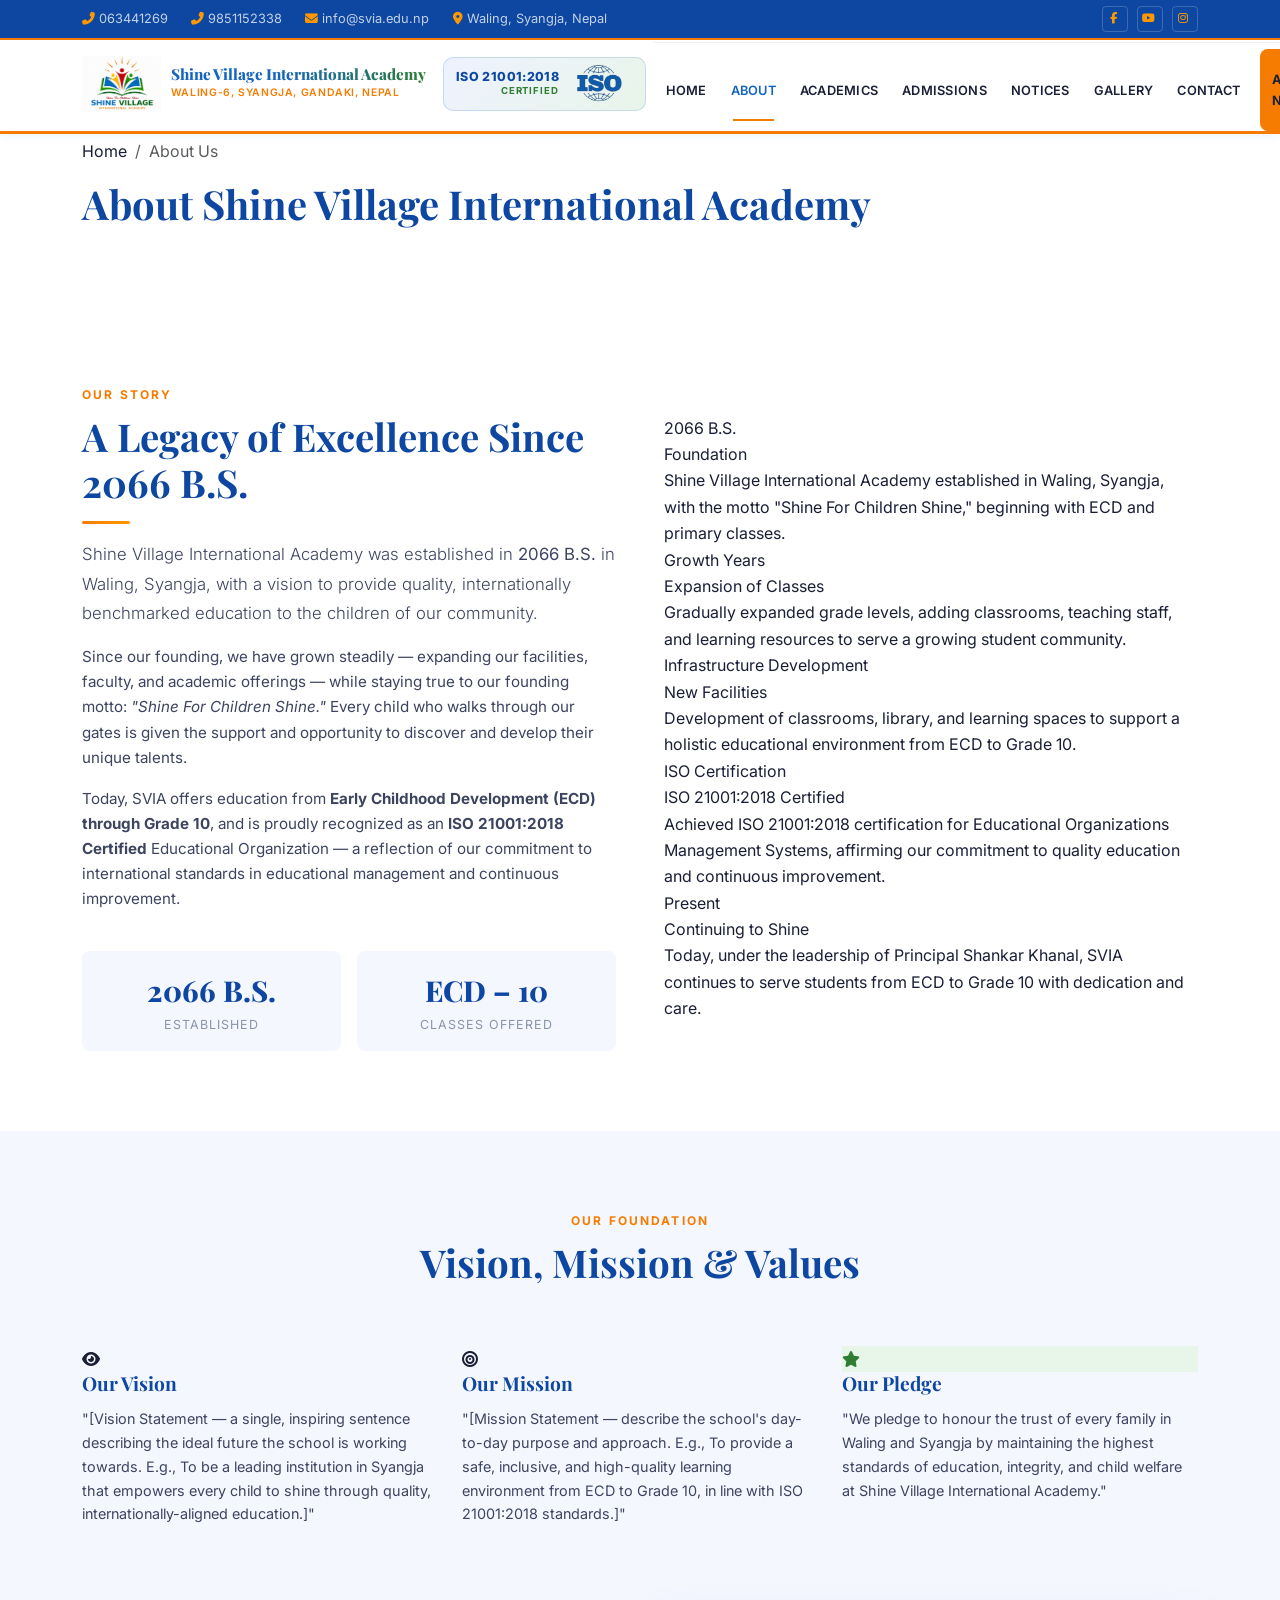
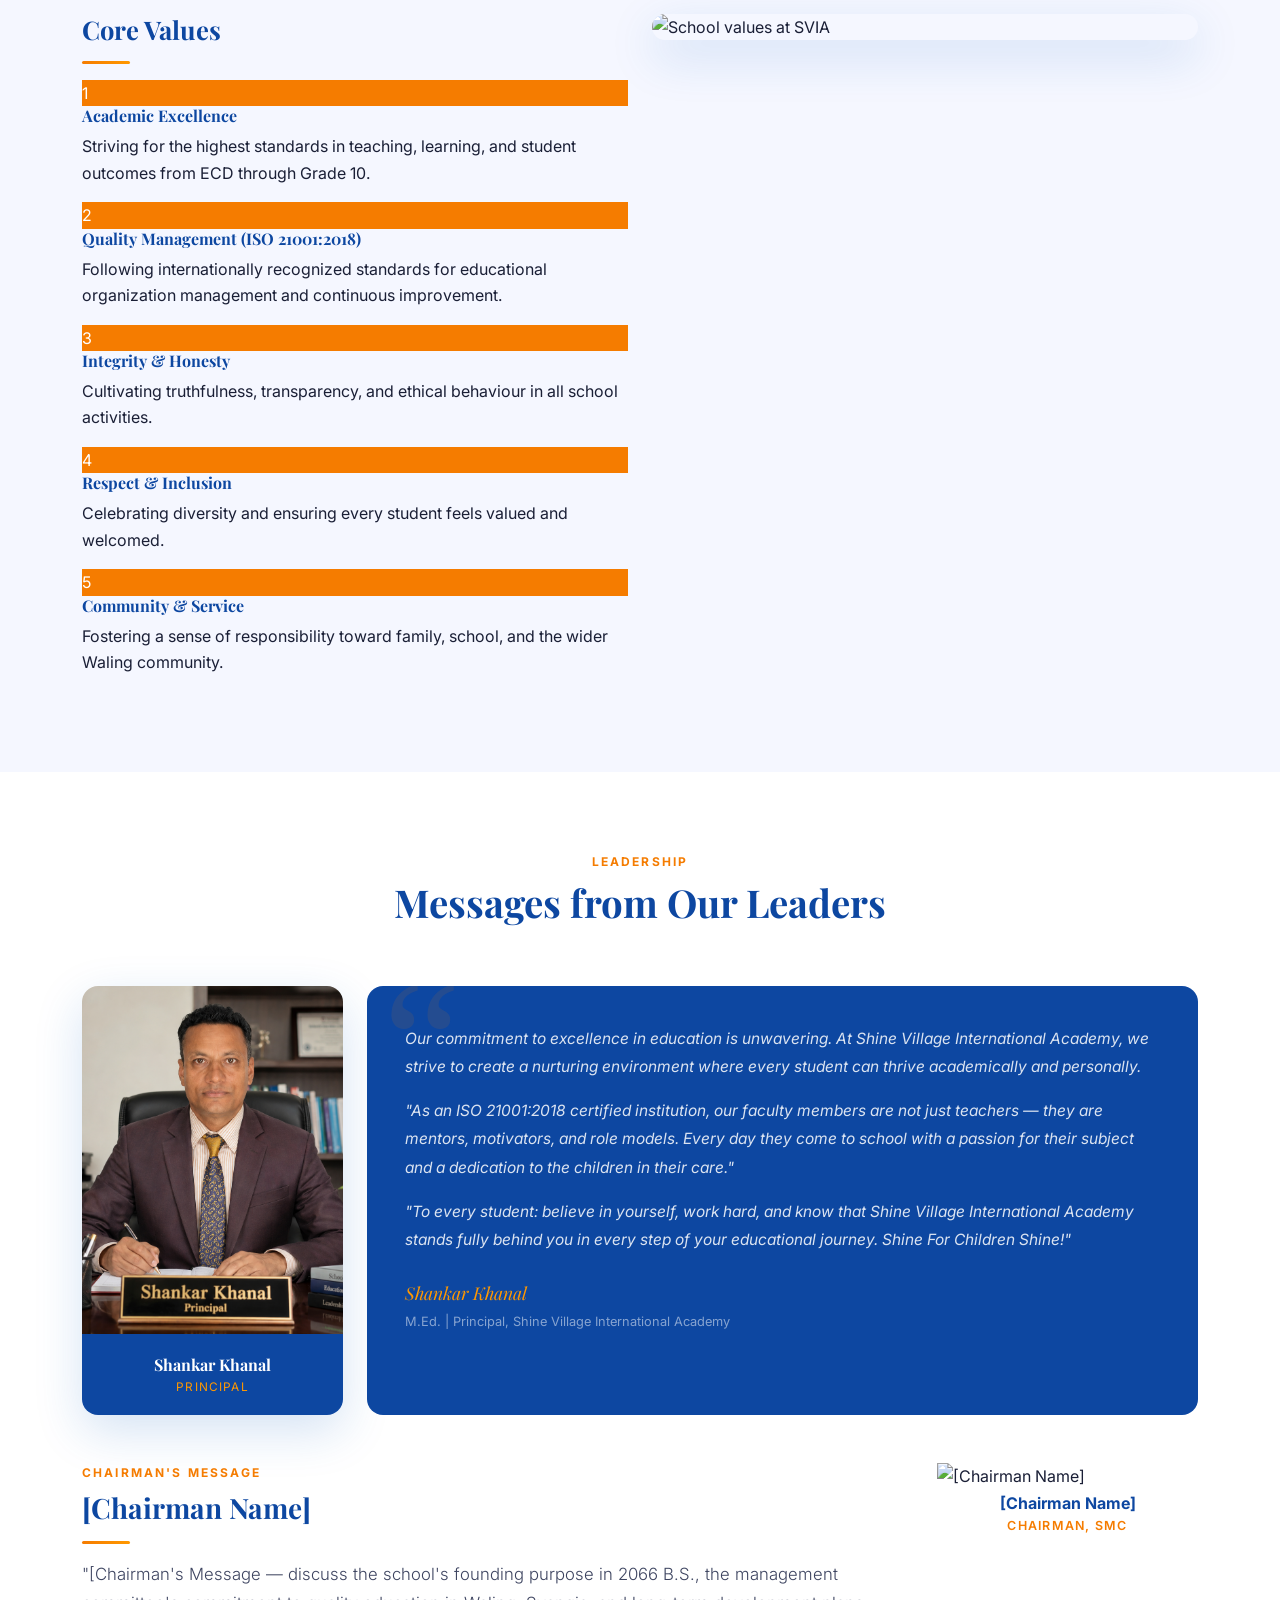
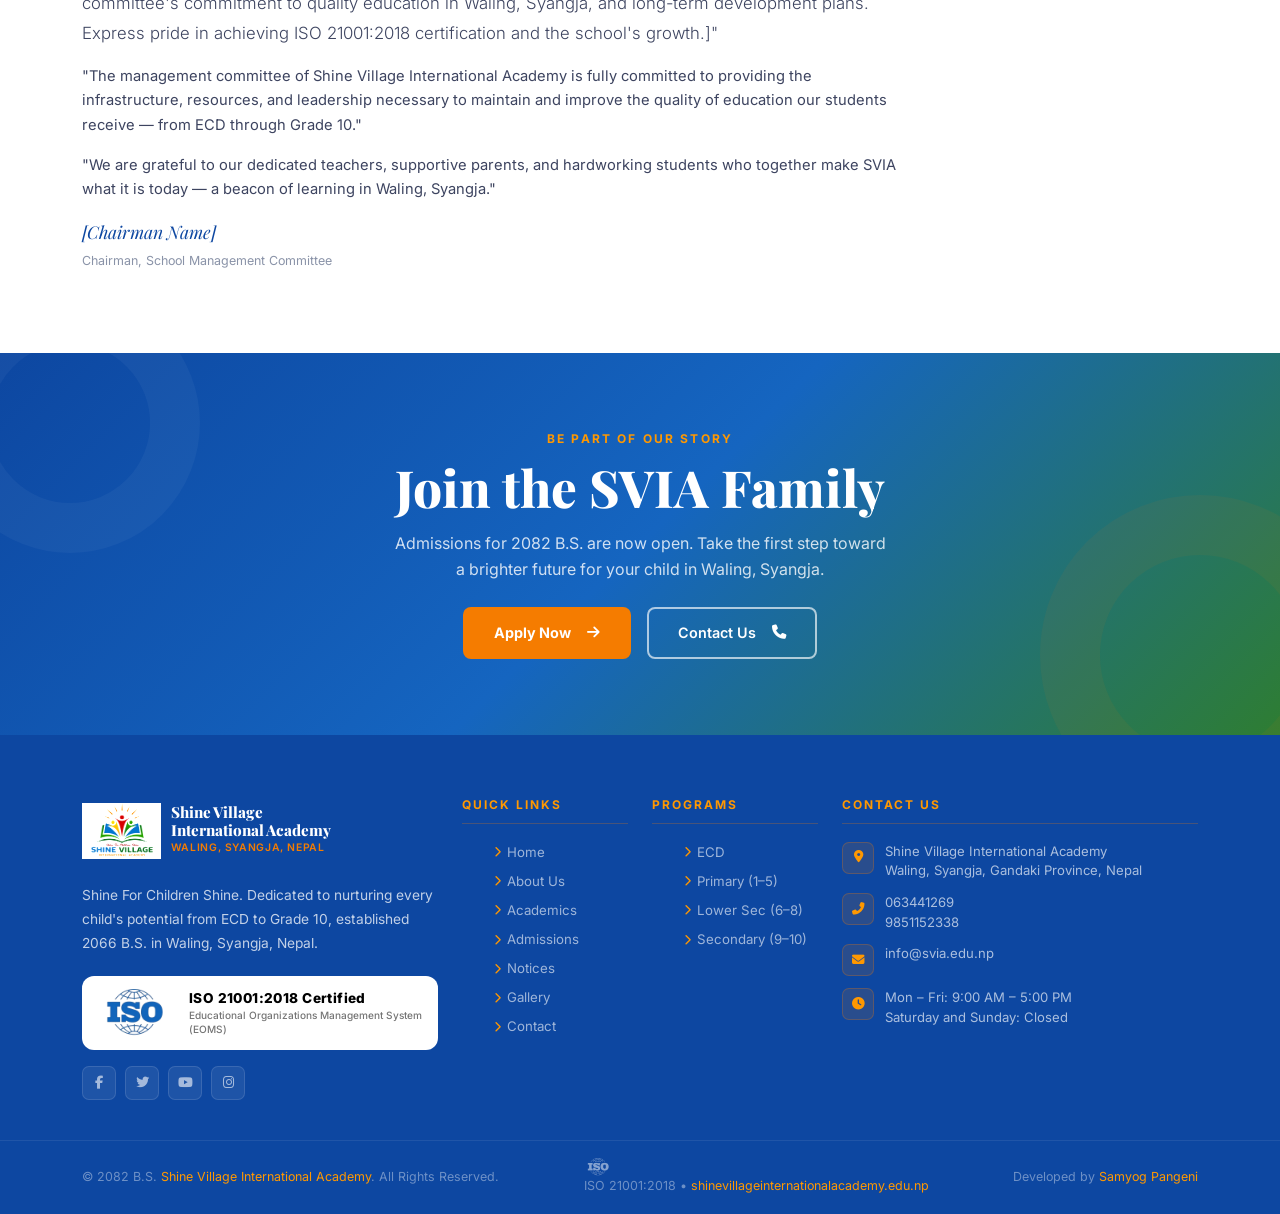
==== about.html @ eb278fb3 "Initial commit" ====
<!DOCTYPE html>
<html lang="en">
<head>
  <meta charset="UTF-8" /><meta name="viewport" content="width=device-width, initial-scale=1.0" />
  <title>About Us | Shine Village International Academy — Waling, Syangja</title>
  <meta name="description" content="Learn about Shine Village International Academy's history (Est. 2066 B.S.), vision, mission, and core values. Meet our Principal Shankar Khanal and Chairman." />
  <link rel="icon" type="image/png" href="assets/images/logo.png" />
  <link href="https://cdn.jsdelivr.net/npm/bootstrap@5.3.2/dist/css/bootstrap.min.css" rel="stylesheet" />
  <link href="https://cdnjs.cloudflare.com/ajax/libs/font-awesome/6.5.0/css/all.min.css" rel="stylesheet" />
  <link href="https://fonts.googleapis.com/css2?family=Playfair+Display:wght@600;700;800&family=Inter:wght@300;400;500;600;700&display=swap" rel="stylesheet" />
  <link rel="stylesheet" href="assets/css/style.css" />
</head>
<body>

<div id="site-header"></div>

<!-- ═══════════════════ PAGE HERO ═══════════════════ -->
<section class="page-hero">
  <div class="container">
    <nav aria-label="breadcrumb" class="breadcrumb-nav mb-3">
      <ol class="breadcrumb mb-0"><li class="breadcrumb-item"><a href="index.html">Home</a></li><li class="breadcrumb-item active">About Us</li></ol>
    </nav>
    <h1 class="page-hero-title">About <span>Shine Village International Academy</span></h1>
    <p class="mt-2" style="color:rgba(255,255,255,0.7);max-width:560px">Discover our story, our values, and the dedicated people who make SVIA a place of excellence and belonging in Waling, Syangja.</p>
  </div>
</section>

<!-- ═══════════════════ SCHOOL HISTORY ═══════════════════ -->
<section class="section-pad">
  <div class="container">
    <div class="row g-5 align-items-center">
      <div class="col-lg-6 reveal-left">
        <span class="section-eyebrow">Our Story</span>
        <h2 class="section-title">A Legacy of Excellence Since 2066 B.S.</h2>
        <div class="divider-orange"></div>
        <p class="lead mb-3">Shine Village International Academy was established in <strong>2066 B.S.</strong> in Waling, Syangja, with a vision to provide quality, internationally benchmarked education to the children of our community.</p>
        <p style="color:var(--dark-gray);font-size:0.95rem;margin-bottom:1rem">Since our founding, we have grown steadily — expanding our facilities, faculty, and academic offerings — while staying true to our founding motto: <em>"Shine For Children Shine."</em> Every child who walks through our gates is given the support and opportunity to discover and develop their unique talents.</p>
        <p style="color:var(--dark-gray);font-size:0.95rem">Today, SVIA offers education from <strong>Early Childhood Development (ECD) through Grade 10</strong>, and is proudly recognized as an <strong>ISO 21001:2018 Certified</strong> Educational Organization — a reflection of our commitment to international standards in educational management and continuous improvement.</p>
        <div class="row mt-4 g-3">
          <div class="col-6"><div style="background:var(--off-white);border-radius:var(--radius);padding:1rem;text-align:center"><div style="font-family:var(--font-display);font-size:1.8rem;font-weight:800;color:var(--blue-dark)">2066 B.S.</div><div style="font-size:0.78rem;color:var(--mid-gray);text-transform:uppercase;letter-spacing:0.08em">Established</div></div></div>
          <div class="col-6"><div style="background:var(--off-white);border-radius:var(--radius);padding:1rem;text-align:center"><div style="font-family:var(--font-display);font-size:1.8rem;font-weight:800;color:var(--blue-dark)">ECD – 10</div><div style="font-size:0.78rem;color:var(--mid-gray);text-transform:uppercase;letter-spacing:0.08em">Classes Offered</div></div></div>
        </div>
      </div>
      <div class="col-lg-6 reveal-right">
        <div class="school-timeline">
          <div class="timeline-item"><div class="timeline-dot"></div><div class="timeline-year">2066 B.S.</div><div class="timeline-heading">Foundation</div><div class="timeline-text">Shine Village International Academy established in Waling, Syangja, with the motto "Shine For Children Shine," beginning with ECD and primary classes.</div></div>
          <div class="timeline-item"><div class="timeline-dot"></div><div class="timeline-year">Growth Years</div><div class="timeline-heading">Expansion of Classes</div><div class="timeline-text">Gradually expanded grade levels, adding classrooms, teaching staff, and learning resources to serve a growing student community.</div></div>
          <div class="timeline-item"><div class="timeline-dot"></div><div class="timeline-year">Infrastructure Development</div><div class="timeline-heading">New Facilities</div><div class="timeline-text">Development of classrooms, library, and learning spaces to support a holistic educational environment from ECD to Grade 10.</div></div>
          <div class="timeline-item"><div class="timeline-dot"></div><div class="timeline-year">ISO Certification</div><div class="timeline-heading">ISO 21001:2018 Certified</div><div class="timeline-text">Achieved ISO 21001:2018 certification for Educational Organizations Management Systems, affirming our commitment to quality education and continuous improvement.</div></div>
          <div class="timeline-item"><div class="timeline-dot"></div><div class="timeline-year">Present</div><div class="timeline-heading">Continuing to Shine</div><div class="timeline-text">Today, under the leadership of Principal Shankar Khanal, SVIA continues to serve students from ECD to Grade 10 with dedication and care.</div></div>
        </div>
      </div>
    </div>
  </div>
</section>

<!-- ═══════════════════ VISION MISSION VALUES ═══════════════════ -->
<section class="section-pad section-bg-light">
  <div class="container">
    <div class="row justify-content-center mb-5"><div class="col-lg-6 text-center reveal"><span class="section-eyebrow">Our Foundation</span><h2 class="section-title">Vision, Mission &amp; Values</h2></div></div>
    <div class="row g-4">
      <div class="col-md-4 reveal">
        <div class="about-vision-card">
          <div class="about-vision-icon icon-blue"><i class="fas fa-eye"></i></div>
          <h4 style="font-size:1.2rem;margin-bottom:0.75rem">Our Vision</h4>
          <p style="font-size:0.9rem;color:var(--dark-gray)">"[Vision Statement — a single, inspiring sentence describing the ideal future the school is working towards. E.g., To be a leading institution in Syangja that empowers every child to shine through quality, internationally-aligned education.]"</p>
        </div>
      </div>
      <div class="col-md-4 reveal">
        <div class="about-vision-card">
          <div class="about-vision-icon icon-gold"><i class="fas fa-bullseye"></i></div>
          <h4 style="font-size:1.2rem;margin-bottom:0.75rem">Our Mission</h4>
          <p style="font-size:0.9rem;color:var(--dark-gray)">"[Mission Statement — describe the school's day-to-day purpose and approach. E.g., To provide a safe, inclusive, and high-quality learning environment from ECD to Grade 10, in line with ISO 21001:2018 standards.]"</p>
        </div>
      </div>
      <div class="col-md-4 reveal">
        <div class="about-vision-card">
          <div class="about-vision-icon icon-green" style="background:#E8F5E9;color:var(--green)"><i class="fas fa-star"></i></div>
          <h4 style="font-size:1.2rem;margin-bottom:0.75rem">Our Pledge</h4>
          <p style="font-size:0.9rem;color:var(--dark-gray)">"We pledge to honour the trust of every family in Waling and Syangja by maintaining the highest standards of education, integrity, and child welfare at Shine Village International Academy."</p>
        </div>
      </div>
    </div>
    <!-- Core Values -->
    <div class="row mt-5 g-4 align-items-start">
      <div class="col-lg-6 reveal-left">
        <h3 class="section-title" style="font-size:1.6rem">Core Values</h3>
        <div class="divider-orange"></div>
        <div class="value-item"><div class="value-num" style="background:var(--orange);color:#fff">1</div><div class="value-content"><h6>Academic Excellence</h6><p>Striving for the highest standards in teaching, learning, and student outcomes from ECD through Grade 10.</p></div></div>
        <div class="value-item"><div class="value-num" style="background:var(--orange);color:#fff">2</div><div class="value-content"><h6>Quality Management (ISO 21001:2018)</h6><p>Following internationally recognized standards for educational organization management and continuous improvement.</p></div></div>
        <div class="value-item"><div class="value-num" style="background:var(--orange);color:#fff">3</div><div class="value-content"><h6>Integrity &amp; Honesty</h6><p>Cultivating truthfulness, transparency, and ethical behaviour in all school activities.</p></div></div>
        <div class="value-item"><div class="value-num" style="background:var(--orange);color:#fff">4</div><div class="value-content"><h6>Respect &amp; Inclusion</h6><p>Celebrating diversity and ensuring every student feels valued and welcomed.</p></div></div>
        <div class="value-item"><div class="value-num" style="background:var(--orange);color:#fff">5</div><div class="value-content"><h6>Community &amp; Service</h6><p>Fostering a sense of responsibility toward family, school, and the wider Waling community.</p></div></div>
      </div>
      <div class="col-lg-6 reveal-right">
        <img src="https://picsum.photos/600/450?random=80" alt="School values at SVIA" style="border-radius:var(--radius-lg);width:100%;box-shadow:var(--shadow-lg)" />
      </div>
    </div>
  </div>
</section>

<!-- ═══════════════════ PRINCIPAL & CHAIRMAN MESSAGES ═══════════════════ -->
<section class="section-pad">
  <div class="container">
    <div class="row justify-content-center mb-5"><div class="col-lg-6 text-center reveal"><span class="section-eyebrow">Leadership</span><h2 class="section-title">Messages from Our Leaders</h2></div></div>
    <!-- Principal -->
    <div class="row g-4 align-items-stretch mb-5">
      <div class="col-lg-3 col-md-4 reveal-left">
        <div class="principal-card">
          <img src="assets/images/principal.png" alt="Shankar Khanal - Principal" class="principal-img" />
          <div class="principal-info"><div class="name">Shankar Khanal</div><div class="title">Principal</div></div>
        </div>
      </div>
      <div class="col-lg-9 col-md-8 reveal-right">
        <div class="principal-quote">
          <p class="mb-3">Our commitment to excellence in education is unwavering. At Shine Village International Academy, we strive to create a nurturing environment where every student can thrive academically and personally.</p>
          <p class="mb-3">"As an ISO 21001:2018 certified institution, our faculty members are not just teachers — they are mentors, motivators, and role models. Every day they come to school with a passion for their subject and a dedication to the children in their care."</p>
          <p class="mb-4">"To every student: believe in yourself, work hard, and know that Shine Village International Academy stands fully behind you in every step of your educational journey. Shine For Children Shine!"</p>
          <div class="principal-signature">Shankar Khanal</div>
          <small style="color:rgba(255,255,255,0.5);font-size:0.8rem">M.Ed. | Principal, Shine Village International Academy</small>
        </div>
      </div>
    </div>
    <!-- Chairman -->
    <div class="row g-4 align-items-stretch">
      <div class="col-lg-9 col-md-8 order-2 order-md-1 reveal-left">
        <div class="chairman-card">
          <div class="chairman-body">
            <span class="section-eyebrow">Chairman's Message</span>
            <h3 style="font-family:var(--font-display);color:var(--blue-dark);margin-bottom:1rem">[Chairman Name]</h3>
            <div class="divider-orange"></div>
            <p class="lead mb-3">"[Chairman's Message — discuss the school's founding purpose in 2066 B.S., the management committee's commitment to quality education in Waling, Syangja, and long-term development plans. Express pride in achieving ISO 21001:2018 certification and the school's growth.]"</p>
            <p style="color:var(--dark-gray);font-size:0.92rem;margin-bottom:1rem">"The management committee of Shine Village International Academy is fully committed to providing the infrastructure, resources, and leadership necessary to maintain and improve the quality of education our students receive — from ECD through Grade 10."</p>
            <p style="color:var(--dark-gray);font-size:0.92rem">"We are grateful to our dedicated teachers, supportive parents, and hardworking students who together make SVIA what it is today — a beacon of learning in Waling, Syangja."</p>
            <div class="mt-3" style="font-family:var(--font-display);color:var(--blue-dark);font-style:italic;font-size:1.1rem">[Chairman Name]</div>
            <small style="color:var(--mid-gray);font-size:0.78rem">Chairman, School Management Committee</small>
          </div>
        </div>
      </div>
      <div class="col-lg-3 col-md-4 order-1 order-md-2 reveal-right">
        <div class="chairman-card">
          <img src="https://picsum.photos/300/350?random=85" alt="[Chairman Name]" class="chairman-img" />
          <div class="chairman-body text-center">
            <div style="font-weight:700;color:var(--blue-dark)">[Chairman Name]</div>
            <div style="font-size:0.78rem;color:var(--orange);font-weight:600;text-transform:uppercase;letter-spacing:0.1em">Chairman, SMC</div>
          </div>
        </div>
      </div>
    </div>
  </div>
</section>

<!-- ═══════════════════ CTA ═══════════════════ -->
<section class="cta-section">
  <div class="container text-center reveal">
    <span class="section-eyebrow" style="color:var(--orange-light)">Be Part of Our Story</span>
    <h2 style="font-size:clamp(2rem,4vw,3.5rem);color:#fff;font-weight:800;margin-bottom:.75rem">Join the SVIA Family</h2>
    <p class="mb-4" style="color:rgba(255,255,255,0.8);max-width:500px;margin:0 auto 2rem">Admissions for 2082 B.S. are now open. Take the first step toward a brighter future for your child in Waling, Syangja.</p>
    <div class="d-flex gap-3 justify-content-center flex-wrap">
      <a href="admissions.html" class="btn-orange">Apply Now <i class="fas fa-arrow-right ms-2"></i></a>
      <a href="contact.html" class="btn-outline-white">Contact Us <i class="fas fa-phone ms-2"></i></a>
    </div>
  </div>
</section>

<div id="site-footer"></div>

<button class="back-to-top" aria-label="Back to top"><i class="fas fa-chevron-up"></i></button>
<script src="https://cdn.jsdelivr.net/npm/bootstrap@5.3.2/dist/js/bootstrap.bundle.min.js"></script>
<script src="assets/js/contact-info.js"></script>
<script src="assets/js/include.js"></script>
<script src="assets/js/script.js"></script>
</body>
</html>
---- assets/css/style.css ----
/* ============================================================
   SHINE VILLAGE INTERNATIONAL ACADEMY — style.css
   Blue: #1565C0 | Green: #2E7D32 | Orange: #F57C00 | Red: #C62828
   ============================================================ */

@import url('https://fonts.googleapis.com/css2?family=Playfair+Display:wght@600;700;800&family=Inter:wght@300;400;500;600;700&display=swap');

:root {
  --blue:        #1565C0;
  --blue-dark:   #0D47A1;
  --blue-light:  #1976D2;
  --green:       #2E7D32;
  --green-light: #388E3C;
  --orange:      #F57C00;
  --orange-light:#FF9800;
  --red:         #C62828;
  --white:       #FFFFFF;
  --off-white:   #F5F7FF;
  --light-gray:  #EEF1F8;
  --mid-gray:    #8A93A8;
  --dark-gray:   #3D4460;
  --text:        #1A1F36;
  --font-display:'Playfair Display', Georgia, serif;
  --font-body:   'Inter', system-ui, sans-serif;
  --radius:      8px;
  --radius-lg:   16px;
  --shadow-sm:   0 2px 8px rgba(21,101,192,0.08);
  --shadow-md:   0 6px 24px rgba(21,101,192,0.13);
  --shadow-lg:   0 16px 48px rgba(21,101,192,0.18);
  --transition:  all 0.3s cubic-bezier(0.4,0,0.2,1);
}

*,*::before,*::after{box-sizing:border-box;margin:0;padding:0;}
html{scroll-behavior:smooth;font-size:16px;}
body{font-family:var(--font-body);color:var(--text);background:var(--white);line-height:1.65;overflow-x:hidden;}
img{max-width:100%;height:auto;display:block;}
a{color:inherit;text-decoration:none;transition:var(--transition);}
ul{list-style:none;}
h1,h2,h3,h4,h5,h6{font-family:var(--font-display);color:var(--blue-dark);line-height:1.2;font-weight:700;}

/* ── Typography helpers ── */
.section-eyebrow{font-family:var(--font-body);font-size:0.75rem;font-weight:700;letter-spacing:0.18em;text-transform:uppercase;color:var(--orange);display:block;margin-bottom:.5rem;}
.section-title{font-family:var(--font-display);font-size:clamp(1.6rem,3vw,2.4rem);color:var(--blue-dark);font-weight:700;margin-bottom:.8rem;}
.section-subtitle{font-size:.95rem;color:var(--mid-gray);max-width:560px;margin:0 auto 3rem;}
.lead{font-size:1.05rem;line-height:1.75;color:var(--dark-gray);}
.section-pad{padding:80px 0;}
.section-pad-sm{padding:48px 0;}
.section-bg-light{background:var(--off-white);}
.divider-orange{display:block;width:48px;height:3px;background:linear-gradient(90deg,var(--orange),var(--orange-light));border-radius:2px;margin:1rem 0;}
.divider-orange.center{margin:1rem auto;}
.text-orange{color:var(--orange)!important;}
.text-blue{color:var(--blue)!important;}
.text-green{color:var(--green)!important;}

/* ── Buttons ── */
.btn-orange{background:var(--orange);color:#fff;font-weight:700;font-size:.9rem;padding:.75rem 1.8rem;border-radius:var(--radius);border:2px solid var(--orange);transition:var(--transition);display:inline-flex;align-items:center;gap:8px;}
.btn-orange:hover{background:#E65100;border-color:#E65100;color:#fff;transform:translateY(-2px);box-shadow:0 8px 20px rgba(245,124,0,.35);}
.btn-blue{background:var(--blue);color:#fff;font-weight:700;font-size:.9rem;padding:.75rem 1.8rem;border-radius:var(--radius);border:2px solid var(--blue);transition:var(--transition);display:inline-flex;align-items:center;gap:8px;}
.btn-blue:hover{background:var(--blue-dark);border-color:var(--blue-dark);transform:translateY(-2px);box-shadow:var(--shadow-md);}
.btn-outline-white{background:transparent;color:#fff;font-weight:600;font-size:.9rem;padding:.75rem 1.8rem;border-radius:var(--radius);border:2px solid rgba(255,255,255,.65);transition:var(--transition);display:inline-flex;align-items:center;gap:8px;}
.btn-outline-white:hover{background:rgba(255,255,255,.12);border-color:#fff;color:#fff;}
.btn-outline-blue{background:transparent;color:var(--blue);font-weight:600;font-size:.9rem;padding:.65rem 1.4rem;border-radius:var(--radius);border:2px solid var(--blue);transition:var(--transition);display:inline-flex;align-items:center;gap:8px;}
.btn-outline-blue:hover{background:var(--blue);color:#fff;}

/* ══════════════════════════════════════
   TOP BAR
══════════════════════════════════════ */
.top-bar{background:var(--blue-dark);color:rgba(255,255,255,.75);font-size:.8rem;padding:6px 0;border-bottom:2px solid var(--orange);}
.top-bar a{color:rgba(255,255,255,.75);}
.top-bar a:hover{color:var(--orange-light);}
.top-bar i{color:var(--orange-light);margin-right:4px;}
.top-bar-contact span{margin-right:1.2rem;}
.top-bar-social a{display:inline-flex;align-items:center;justify-content:center;width:26px;height:26px;border:1px solid rgba(255,255,255,.2);border-radius:4px;margin-left:5px;font-size:.72rem;color:rgba(255,255,255,.7);}
.top-bar-social a:hover{background:var(--orange);border-color:var(--orange);color:#fff;}

/* ══════════════════════════════════════
   NAVBAR
══════════════════════════════════════ */
/* Fixed navbar — stays on top while scrolling */
.top-bar{position:fixed!important;top:0;left:0;right:0;z-index:1031;}
.main-navbar{position:fixed!important;top:36px!important;left:0;right:0;z-index:1030;background:#fff!important;box-shadow:var(--shadow-sm);padding:0!important;transition:var(--transition);border-bottom:3px solid var(--orange);}
.main-navbar.scrolled{box-shadow:var(--shadow-lg);}
@keyframes slideDown{from{transform:translateY(-100%)}to{transform:translateY(0)}}

/* Logo */
.navbar-brand-wrap{display:flex;align-items:center;gap:10px;padding:8px 0;}
.brand-logo-img{height:56px;width:auto;}
.brand-text-name{font-family:var(--font-display);font-size:1rem;font-weight:800;line-height:1.1;background:linear-gradient(90deg,var(--blue) 40%,var(--green));-webkit-background-clip:text;-webkit-text-fill-color:transparent;background-clip:text;}
.brand-text-sub{font-size:.65rem;color:var(--orange);letter-spacing:.1em;text-transform:uppercase;font-weight:700;}
.brand-iso{display:inline-flex;align-items:center;gap:3px;background:var(--off-white);border:1px solid var(--light-gray);border-radius:4px;padding:1px 6px;font-size:.6rem;font-weight:700;color:var(--blue-dark);margin-top:2px;}
.brand-iso i{color:var(--green);font-size:.6rem;}

/* Nav links */
.main-navbar .nav-link{font-family:var(--font-body);font-weight:600;font-size:.8rem;color:var(--text)!important;padding:1.25rem .75rem!important;position:relative;letter-spacing:.02em;text-transform:uppercase;}
.main-navbar .nav-link::after{content:'';position:absolute;bottom:0;left:.9rem;right:.9rem;height:2px;background:var(--orange);transform:scaleX(0);transition:transform .3s ease;}
.main-navbar .nav-link:hover::after,.main-navbar .nav-link.active::after{transform:scaleX(1);}
.main-navbar .nav-link:hover,.main-navbar .nav-link.active{color:var(--blue)!important;}
.btn-nav-admit{background:var(--orange)!important;color:#fff!important;border-radius:var(--radius)!important;padding:.48rem 1.2rem!important;font-weight:700!important;font-size:.8rem!important;margin-left:.5rem;}
.btn-nav-admit:hover{background:#E65100!important;}
.btn-nav-admit::after{display:none!important;}
.navbar-toggler{border:none;padding:6px;}
.navbar-toggler:focus{box-shadow:none;}
.hamburger-icon{display:flex;flex-direction:column;gap:5px;width:24px;}
.hamburger-icon span{display:block;height:2px;background:var(--blue);border-radius:2px;transition:var(--transition);}
.main-navbar .dropdown-menu{border:none;box-shadow:var(--shadow-md);border-radius:var(--radius);border-top:3px solid var(--orange);margin-top:0;min-width:200px;}
.main-navbar .dropdown-item{font-size:.84rem;font-weight:500;padding:.5rem 1.2rem;color:var(--text);}
.main-navbar .dropdown-item:hover{background:var(--off-white);color:var(--blue);padding-left:1.5rem;}

/* ══════════════════════════════════════
   HERO SLIDER
══════════════════════════════════════ */
.hero-section{position:relative;overflow:hidden;height:88vh;min-height:540px;max-height:780px;}
.hero-slide{position:absolute;inset:0;opacity:0;transition:opacity 1s ease;pointer-events:none;}
.hero-slide.active{opacity:1;pointer-events:all;}
.hero-slide img{width:100%;height:100%;object-fit:cover;}
.hero-overlay{position:absolute;inset:0;background:linear-gradient(110deg,rgba(13,71,161,.85) 0%,rgba(21,101,192,.55) 50%,rgba(13,71,161,.25) 100%);}
.hero-content{position:absolute;inset:0;display:flex;align-items:center;}
.hero-badge{display:inline-flex;align-items:center;gap:8px;background:rgba(245,124,0,.18);border:1px solid rgba(245,124,0,.5);color:#FFD54F;font-size:.74rem;font-weight:700;letter-spacing:.14em;text-transform:uppercase;padding:5px 16px;border-radius:30px;margin-bottom:1.1rem;}
.hero-title{font-family:var(--font-display);font-size:clamp(2rem,5vw,3.8rem);font-weight:800;color:#fff;line-height:1.08;margin-bottom:.9rem;}
.hero-title span{color:var(--orange-light);}
.hero-desc{font-size:1rem;color:rgba(255,255,255,.83);max-width:520px;margin-bottom:1.8rem;}
.hero-btn-group{display:flex;gap:12px;flex-wrap:wrap;}
.hero-iso-badge{display:inline-flex;align-items:center;gap:8px;background:rgba(255,255,255,.1);border:1px solid rgba(255,255,255,.25);backdrop-filter:blur(4px);border-radius:8px;padding:8px 14px;margin-top:1.5rem;}
.hero-iso-badge img{height:32px;filter:brightness(10);}
.hero-iso-badge span{font-size:.72rem;color:rgba(255,255,255,.85);line-height:1.3;}
.hero-iso-badge strong{display:block;color:#fff;font-size:.78rem;}

/* Hero controls */
.hero-controls{position:absolute;bottom:24px;left:0;right:0;z-index:10;}
.hero-dots{display:flex;gap:8px;}
.hero-dot{width:8px;height:8px;background:rgba(255,255,255,.4);border-radius:50%;cursor:pointer;transition:var(--transition);border:none;}
.hero-dot.active{background:var(--orange);width:24px;border-radius:4px;}
.hero-arrows{display:flex;gap:8px;}
.hero-arrow{width:42px;height:42px;background:rgba(255,255,255,.15);border:1px solid rgba(255,255,255,.35);border-radius:50%;color:#fff;font-size:.9rem;cursor:pointer;transition:var(--transition);display:flex;align-items:center;justify-content:center;backdrop-filter:blur(4px);}
.hero-arrow:hover{background:var(--orange);border-color:var(--orange);}

/* ══════════════════════════════════════
   NOTICE TICKER
══════════════════════════════════════ */
.notice-ticker{background:var(--blue-dark);padding:9px 0;overflow:hidden;}
.ticker-label{background:var(--orange);color:#fff;font-weight:700;font-size:.74rem;text-transform:uppercase;padding:3px 12px;border-radius:4px;white-space:nowrap;margin-right:1.2rem;letter-spacing:.08em;}
.ticker-track{overflow:hidden;flex:1;}
.ticker-inner{display:flex;gap:3rem;animation:ticker 40s linear infinite;white-space:nowrap;}
.ticker-item{color:rgba(255,255,255,.8);font-size:.82rem;display:flex;align-items:center;gap:7px;}
.ticker-item i{color:var(--orange-light);font-size:.65rem;}
@keyframes ticker{0%{transform:translateX(0)}100%{transform:translateX(-50%)}}

/* ══════════════════════════════════════
   WELCOME / ABOUT STRIP
══════════════════════════════════════ */
.welcome-img-wrap{position:relative;padding:0 0 2rem 2rem;}
.welcome-img-main{border-radius:var(--radius-lg);box-shadow:var(--shadow-lg);width:100%;aspect-ratio:4/3;object-fit:cover;}
.welcome-img-badge{position:absolute;bottom:0;left:0;background:var(--orange);color:#fff;padding:1.1rem 1.5rem;border-radius:var(--radius-lg);text-align:center;box-shadow:var(--shadow-md);}
.welcome-img-badge .badge-num{font-family:var(--font-display);font-size:2rem;font-weight:800;line-height:1;}
.welcome-img-badge .badge-text{font-size:.74rem;font-weight:700;letter-spacing:.05em;}
.welcome-check{display:flex;gap:10px;margin-bottom:.7rem;font-size:.92rem;}
.welcome-check i{color:var(--green);margin-top:3px;flex-shrink:0;}
.iso-strip{display:inline-flex;align-items:center;gap:10px;background:var(--off-white);border:1px solid var(--light-gray);border-radius:var(--radius);padding:.65rem 1.1rem;margin-top:1rem;}
.iso-strip img{height:36px;}
.iso-strip span{font-size:.78rem;font-weight:700;color:var(--blue-dark);line-height:1.3;}
.iso-strip small{color:var(--mid-gray);font-size:.68rem;display:block;}

/* ══════════════════════════════════════
   STATISTICS
══════════════════════════════════════ */
.stats-section{background:linear-gradient(135deg,var(--blue-dark) 0%,var(--blue) 60%,var(--blue-light) 100%);padding:60px 0;position:relative;overflow:hidden;}
.stats-section::before{content:'';position:absolute;inset:0;background:url("data:image/svg+xml,<svg xmlns='http://www.w3.org/2000/svg' viewBox='0 0 80 80'><circle cx='40' cy='40' r='35' fill='none' stroke='rgba(255,255,255,0.04)' stroke-width='2'/></svg>") repeat;background-size:80px;}
.stat-card{text-align:center;padding:1.8rem 1rem;position:relative;}
.stat-card::after{content:'';position:absolute;right:0;top:25%;bottom:25%;width:1px;background:rgba(255,255,255,.12);}
.stat-card:last-child::after{display:none;}
.stat-icon{width:54px;height:54px;background:rgba(255,255,255,.1);border:1px solid rgba(255,255,255,.2);border-radius:12px;display:flex;align-items:center;justify-content:center;margin:0 auto .9rem;font-size:1.4rem;color:var(--orange-light);}
.stat-num{font-family:var(--font-display);font-size:clamp(1.8rem,4vw,2.8rem);font-weight:800;color:#fff;line-height:1;margin-bottom:.3rem;}
.stat-num span{color:var(--orange-light);}
.stat-label{font-size:.8rem;color:rgba(255,255,255,.6);letter-spacing:.08em;text-transform:uppercase;font-weight:500;}

/* ══════════════════════════════════════
   PRINCIPAL MESSAGE
══════════════════════════════════════ */
.principal-card{background:#fff;border-radius:var(--radius-lg);overflow:hidden;box-shadow:var(--shadow-lg);}
.principal-img{width:100%;aspect-ratio:3/4;object-fit:cover;object-position:top;}
.principal-info{background:var(--blue-dark);color:#fff;padding:1.1rem 1.3rem;text-align:center;}
.principal-info .name{font-family:var(--font-display);font-size:1rem;font-weight:700;}
.principal-info .title{font-size:.74rem;color:var(--orange-light);letter-spacing:.1em;text-transform:uppercase;}
.principal-quote{background:var(--blue-dark);border-radius:var(--radius-lg);padding:2.4rem;position:relative;overflow:hidden;height:100%;}
.principal-quote::before{content:'\201C';font-family:Georgia,serif;font-size:11rem;color:rgba(245,124,0,.1);position:absolute;top:-2rem;left:1rem;line-height:1;}
.principal-quote p{color:rgba(255,255,255,.85);font-size:.97rem;line-height:1.82;font-style:italic;}
.principal-signature{color:var(--orange-light);font-family:var(--font-display);font-size:1.1rem;font-style:italic;margin-top:1.2rem;}

/* ══════════════════════════════════════
   PROGRAM CARDS
══════════════════════════════════════ */
.program-card{background:#fff;border-radius:var(--radius-lg);padding:1.8rem 1.5rem;box-shadow:var(--shadow-sm);border:1px solid var(--light-gray);transition:var(--transition);height:100%;display:flex;flex-direction:column;position:relative;overflow:hidden;}
.program-card::before{content:'';position:absolute;bottom:0;left:0;right:0;height:4px;background:linear-gradient(90deg,var(--blue),var(--green));transform:scaleX(0);transition:transform .35s ease;transform-origin:left;}
.program-card:hover{transform:translateY(-6px);box-shadow:var(--shadow-lg);border-color:transparent;}
.program-card:hover::before{transform:scaleX(1);}
.program-icon{width:58px;height:58px;background:var(--off-white);border-radius:14px;display:flex;align-items:center;justify-content:center;font-size:1.5rem;color:var(--blue);margin-bottom:1.1rem;transition:var(--transition);}
.program-card:hover .program-icon{background:var(--blue);color:var(--orange-light);}
.program-card h5{font-size:1rem;font-weight:700;margin-bottom:.45rem;}
.program-card p{font-size:.85rem;color:var(--mid-gray);flex:1;}
.program-grades{display:inline-flex;align-items:center;gap:6px;background:var(--off-white);color:var(--blue-dark);font-size:.72rem;font-weight:700;padding:3px 10px;border-radius:20px;margin-top:.9rem;}

/* ══════════════════════════════════════
   NOTICE BOARD
══════════════════════════════════════ */
.notice-board{background:#fff;border-radius:var(--radius-lg);box-shadow:var(--shadow-md);overflow:hidden;height:100%;}
.notice-header{background:var(--blue-dark);padding:.9rem 1.3rem;display:flex;justify-content:space-between;align-items:center;}
.notice-header h5{color:#fff;font-size:.92rem;margin:0;}
.notice-header a{color:var(--orange-light);font-size:.76rem;font-weight:600;}
.notice-list{padding:.4rem;}
.notice-item{display:flex;gap:11px;align-items:flex-start;padding:.8rem .85rem;border-bottom:1px solid var(--light-gray);transition:var(--transition);cursor:pointer;border-radius:var(--radius);}
.notice-item:last-child{border-bottom:none;}
.notice-item:hover{background:var(--off-white);}
.notice-date-box{min-width:46px;background:var(--light-gray);border-radius:7px;text-align:center;padding:5px 7px;}
.notice-date-box .nday{font-weight:800;font-size:1.05rem;color:var(--blue-dark);line-height:1;}
.notice-date-box .nmon{font-size:.62rem;text-transform:uppercase;color:var(--mid-gray);font-weight:600;letter-spacing:.07em;}
.notice-item-new .notice-date-box{background:var(--orange);}
.notice-item-new .notice-date-box .nday,.notice-item-new .notice-date-box .nmon{color:#fff;}
.notice-title{font-size:.83rem;font-weight:600;color:var(--blue-dark);line-height:1.3;margin-bottom:2px;}
.notice-cat{font-size:.68rem;font-weight:600;letter-spacing:.06em;text-transform:uppercase;color:var(--mid-gray);}
.notice-new-badge{font-size:.58rem;font-weight:700;background:#E8F5E9;color:#2E7D32;padding:2px 7px;border-radius:10px;text-transform:uppercase;letter-spacing:.06em;align-self:flex-start;margin-top:2px;}

/* ══════════════════════════════════════
   EVENT CARDS
══════════════════════════════════════ */
.event-card{display:flex;gap:.9rem;padding:.95rem;border-radius:var(--radius);background:#fff;box-shadow:var(--shadow-sm);border:1px solid var(--light-gray);transition:var(--transition);margin-bottom:.9rem;}
.event-card:last-child{margin-bottom:0;}
.event-card:hover{box-shadow:var(--shadow-md);transform:translateX(4px);}
.event-date-col{min-width:54px;background:var(--blue-dark);border-radius:8px;display:flex;flex-direction:column;align-items:center;justify-content:center;padding:7px 4px;}
.event-date-col .eday{font-family:var(--font-display);font-size:1.4rem;font-weight:800;color:var(--orange-light);line-height:1;}
.event-date-col .emon{font-size:.62rem;text-transform:uppercase;color:rgba(255,255,255,.7);letter-spacing:.1em;font-weight:600;}
.event-info h6{font-size:.88rem;font-weight:700;color:var(--blue-dark);margin-bottom:2px;}
.event-info small{color:var(--mid-gray);font-size:.76rem;}
.event-info small i{color:var(--orange);margin-right:3px;}

/* ══════════════════════════════════════
   GALLERY PREVIEW
══════════════════════════════════════ */
.gallery-grid{display:grid;grid-template-columns:repeat(3,1fr);grid-template-rows:repeat(2,200px);gap:8px;border-radius:var(--radius-lg);overflow:hidden;}
.gallery-grid-item{position:relative;overflow:hidden;cursor:pointer;}
.gallery-grid-item:first-child{grid-row:span 2;}
.gallery-grid-item img{width:100%;height:100%;object-fit:cover;transition:transform .5s ease;}
.gallery-grid-item:hover img{transform:scale(1.08);}
.gallery-overlay{position:absolute;inset:0;background:linear-gradient(to top,rgba(13,71,161,.7) 0%,transparent 60%);opacity:0;transition:var(--transition);display:flex;align-items:center;justify-content:center;}
.gallery-grid-item:hover .gallery-overlay{opacity:1;}
.gallery-overlay i{font-size:2rem;color:#fff;}

/* ══════════════════════════════════════
   TESTIMONIALS
══════════════════════════════════════ */
.testimonial-card{background:#fff;border-radius:var(--radius-lg);padding:1.8rem;box-shadow:var(--shadow-sm);border:1px solid var(--light-gray);height:100%;transition:var(--transition);position:relative;}
.testimonial-card:hover{box-shadow:var(--shadow-md);transform:translateY(-4px);}
.testimonial-card::before{content:'\201C';font-family:Georgia,serif;font-size:5rem;color:var(--orange);opacity:.2;position:absolute;top:.5rem;left:1.1rem;line-height:1;}
.stars{color:var(--orange);font-size:.82rem;margin-bottom:.75rem;}
.testimonial-text{font-size:.9rem;line-height:1.75;color:var(--dark-gray);font-style:italic;margin-bottom:1.1rem;}
.testimonial-author{display:flex;align-items:center;gap:10px;}
.testimonial-avatar{width:42px;height:42px;border-radius:50%;object-fit:cover;border:2px solid var(--orange);}
.author-name{font-weight:700;font-size:.88rem;color:var(--blue-dark);}
.author-role{font-size:.73rem;color:var(--mid-gray);}

/* ══════════════════════════════════════
   CTA
══════════════════════════════════════ */
.cta-section{background:linear-gradient(135deg,var(--blue-dark) 0%,var(--blue) 50%,var(--green) 100%);padding:76px 0;position:relative;overflow:hidden;}
.cta-section::after{content:'';position:absolute;bottom:-80px;right:-80px;width:320px;height:320px;border-radius:50%;border:60px solid rgba(245,124,0,.06);pointer-events:none;}
.cta-section::before{content:'';position:absolute;top:-60px;left:-60px;width:260px;height:260px;border-radius:50%;border:50px solid rgba(255,255,255,.04);pointer-events:none;}

/* ══════════════════════════════════════
   FOOTER
══════════════════════════════════════ */
.main-footer{background:var(--blue-dark);padding-top:60px;}
.footer-brand-text{color:rgba(255,255,255,.75);font-size:.86rem;line-height:1.75;margin:1rem 0 1.3rem;}
.footer-social a{display:inline-flex;align-items:center;justify-content:center;width:34px;height:34px;background:rgba(255,255,255,.07);border:1px solid rgba(255,255,255,.12);border-radius:7px;color:rgba(255,255,255,.6);font-size:.82rem;margin-right:5px;transition:var(--transition);}
.footer-social a:hover{background:var(--orange);border-color:var(--orange);color:#fff;}
.footer-heading{font-size:.75rem;font-weight:700;letter-spacing:.17em;text-transform:uppercase;color:var(--orange-light);margin-bottom:1.1rem;padding-bottom:.55rem;border-bottom:1px solid rgba(245,124,0,.25);}
.footer-links li{margin-bottom:.45rem;}
.footer-links a{color:rgba(255,255,255,.6);font-size:.83rem;display:flex;align-items:center;gap:6px;}
.footer-links a i{color:var(--orange-light);font-size:.68rem;}
.footer-links a:hover{color:var(--orange-light);padding-left:4px;}
.footer-contact-item{display:flex;gap:11px;align-items:flex-start;margin-bottom:.75rem;}
.footer-contact-icon{width:32px;height:32px;background:rgba(245,124,0,.12);border:1px solid rgba(245,124,0,.25);border-radius:7px;display:flex;align-items:center;justify-content:center;color:var(--orange-light);font-size:.78rem;flex-shrink:0;}
.footer-contact-text{font-size:.82rem;color:rgba(255,255,255,.65);line-height:1.5;}
.footer-bottom{border-top:1px solid rgba(255,255,255,.08);padding:1.1rem 0;margin-top:2.5rem;}
.footer-bottom p{color:rgba(255,255,255,.4);font-size:.78rem;}
.footer-bottom a{color:var(--orange-light);}

/* ══════════════════════════════════════
   BACK TO TOP
══════════════════════════════════════ */
.back-to-top{position:fixed;bottom:26px;right:22px;width:44px;height:44px;background:var(--blue);color:#fff;border-radius:50%;display:flex;align-items:center;justify-content:center;font-size:1rem;box-shadow:var(--shadow-md);cursor:pointer;opacity:0;visibility:hidden;transition:var(--transition);z-index:999;border:2px solid var(--orange);}
.back-to-top.visible{opacity:1;visibility:visible;}
.back-to-top:hover{background:var(--orange);transform:translateY(-3px);}

/* ══════════════════════════════════════
   SCROLL REVEAL
══════════════════════════════════════ */
.reveal{opacity:0;transform:translateY(28px);transition:opacity .7s ease,transform .7s ease;}
.reveal.visible{opacity:1;transform:translateY(0);}
.reveal-left{opacity:0;transform:translateX(-28px);transition:opacity .7s ease,transform .7s ease;}
.reveal-left.visible{opacity:1;transform:translateX(0);}
.reveal-right{opacity:0;transform:translateX(28px);transition:opacity .7s ease,transform .7s ease;}
.reveal-right.visible{opacity:1;transform:translateX(0);}

/* Lightbox */
.lightbox{position:fixed;inset:0;background:rgba(0,0,0,.95);z-index:9999;display:none;align-items:center;justify-content:center;padding:2rem;}
.lightbox.active{display:flex;}
.lightbox-inner{position:relative;max-width:900px;width:100%;}
.lightbox-img{border-radius:var(--radius);max-height:80vh;margin:0 auto;display:block;}
.lightbox-close{position:absolute;top:-2.5rem;right:0;color:#fff;font-size:1.5rem;cursor:pointer;background:none;border:none;}
.lightbox-nav{position:absolute;top:50%;transform:translateY(-50%);background:rgba(255,255,255,.12);border:none;color:#fff;width:42px;height:42px;border-radius:50%;font-size:1rem;cursor:pointer;transition:var(--transition);display:flex;align-items:center;justify-content:center;}
.lightbox-nav:hover{background:var(--orange);}
.lightbox-prev{left:-3.5rem;}.lightbox-next{right:-3.5rem;}

/* ══════════════════════════════════════
   RESPONSIVE
══════════════════════════════════════ */

  .svia-logo  { width: 90px; height: 90px; }
  .svia-progress-wrap { width: 170px; }
}


/* ══════════════════════════════════════
   NAVBAR — 3 COLUMN LAYOUT (Logo | ISO | Links below)
══════════════════════════════════════ */

/* Top row (logo + ISO + hamburger) — flex on ALL sizes */
.nav-three-col {
  display: flex;
  flex-wrap: nowrap;
  align-items: center;
  justify-content: space-between;
  gap: 0.5rem;
  padding: 10px 0;
  position: relative;
}

/* Brand text — single line, no overflow */
.brand-text-name {
  font-family: var(--font-display);
  font-size: 0.95rem;
  font-weight: 800;
  line-height: 1.15;
  background: linear-gradient(90deg, var(--blue) 40%, var(--green));
  -webkit-background-clip: text;
  -webkit-text-fill-color: transparent;
  background-clip: text;
  white-space: nowrap;
}
.brand-text-sub {
  font-size: 0.65rem;
  color: var(--orange);
  letter-spacing: 0.06em;
  text-transform: uppercase;
  font-weight: 600;
  white-space: nowrap;
}

/* ── ISO Badge — right side of top row (desktop) ── */
.iso-nav-badge {
  display: flex;
  align-items: center;
  gap: 10px;
  background: linear-gradient(135deg, #EEF2FF, #E8F5E9);
  border: 1.5px solid rgba(21,101,192,0.18);
  border-radius: 10px;
  padding: 7px 12px;
  flex-shrink: 0;
  margin-left: 80px; /* Push ISO badge to the right on desktop */
  margin-right: 0.5rem;
}
.iso-nav-logo {
  height: 38px;
  width: auto;
  object-fit: contain;
  flex-shrink: 0;
}
.iso-nav-text {
  display: flex;
  flex-direction: column;
  align-items: flex-end;
  line-height: 1.2;
}
.iso-nav-title {
  font-size: 0.78rem;
  font-weight: 800;
  color: var(--blue-dark);
  letter-spacing: 0.03em;
  white-space: nowrap;
}
.iso-nav-sub {
  font-size: 0.6rem;
  font-weight: 700;
  color: var(--green);
  letter-spacing: 0.1em;
  text-transform: uppercase;
}

/* Nav links row — full width below, DESKTOP ONLY.
   On mobile, Bootstrap's own .collapse handles show/hide —
   we must NOT set flex-basis/display here or it breaks the
   hamburger open/close animation. */
@media (min-width: 992px) {
  .nav-three-col .navbar-collapse {
    flex-basis: 100%;
    border-top: 1px solid var(--light-gray);
    margin-top: 6px;
    padding-top: 6px;
  }
}

/* Mobile: let collapse sit naturally below the top row, full width,
   completely separate from the flex row above */
@media (max-width: 991.98px) {
  .nav-three-col .navbar-collapse {
    width: 100%;
    flex-basis: auto;
  }
  .nav-three-col .navbar-collapse.show,
  .nav-three-col .navbar-collapse.collapsing {
    border-top: 1px solid var(--light-gray);
    margin-top: 6px;
  }
}

/* ── Mobile ISO inside hamburger menu ── */
.iso-mobile-badge {
  align-items: center;
  gap: 10px;
  background: linear-gradient(135deg, #EEF2FF, #E8F5E9);
  border: 1.5px solid rgba(21,101,192,0.18);
  border-radius: 10px;
  padding: 10px 14px;
  margin: 0.75rem 0 0.5rem;
}
.iso-mobile-logo {
  height: 44px;
  width: auto;
  object-fit: contain;
  flex-shrink: 0;
}
.iso-mobile-info { display: flex; flex-direction: column; line-height: 1.3; }
.iso-mobile-title {
  font-size: 0.82rem;
  font-weight: 800;
  color: var(--blue-dark);
}
.iso-mobile-sub {
  font-size: 0.62rem;
  color: var(--green);
  font-weight: 600;
  margin-top: 2px;
}

/* ── Footer ISO Badge ── */
.footer-iso-badge {
  display: flex;
  align-items: center;
  gap: 12px;
  background: rgb(255, 255, 255);
  border: 1px solid rgba(255,255,255,0.16);
  border-radius: 12px;
  padding: 12px 14px;
  margin-top: 0.75rem;
}
.footer-iso-logo {
  height: 48px;
  width: auto;
  object-fit: contain;
  flex-shrink: 0;
  filter: brightness(1.1);
}
.footer-iso-text { display: flex; flex-direction: column; line-height: 1.35; }
.footer-iso-title {
  font-size: 0.85rem;
  font-weight: 800;
  color: #000000;
  letter-spacing: 0.03em;
}
.footer-iso-sub {
  font-size: 0.63rem;
  color: rgba(0, 0, 0, 0.55);
  font-weight: 500;
  margin-top: 2px;
}

/* ── Body offset set dynamically via JS (--header-height var) ── */
body { padding-top: var(--header-height, 130px) !important; transition: padding-top 0.2s ease; }

/* ── Responsive ── */
@media (max-width: 991px) {
  .nav-three-col { padding: 8px 0; }
  .brand-text-name { font-size: 0.85rem; }
  .nav-three-col .navbar-collapse { border-top: none; margin-top: 0; padding-top: 0; }
}
@media (max-width: 767px) {
  .footer-iso-logo  { height: 38px; }
  .footer-iso-title { font-size: 0.78rem; }
  .footer-iso-sub   { font-size: 0.6rem; }
  .iso-mobile-logo  { height: 38px; }
}

/* ══════════════════════════════════════
   RESPONSIVE — COMPREHENSIVE MOBILE FIX
══════════════════════════════════════ */

/* ── Tablet (≤991px) ── */
@media (max-width: 991px) {
  /* Navbar */
  .main-navbar .nav-link { padding: .65rem 1rem !important; }
  .main-navbar .nav-link::after { display: none; }
  .main-navbar .dropdown-menu { box-shadow: none; border: none; border-top: 2px solid var(--light-gray); border-radius: 0; padding: 0 0 0.5rem 1rem; }
  .navbar-collapse { padding: 0.5rem 0 1rem; max-height: 75vh; overflow-y: auto; }
  .btn-nav-admit { margin: 0.5rem 0 0 0 !important; display: inline-block; }

  /* Stats */
  .stat-card::after { display: none; }

  /* Gallery grid */
  .gallery-grid { grid-template-rows: repeat(2, 155px); }

  /* Page hero */
  .page-hero { padding: 60px 0 44px; }
}

/* ── Mobile (≤767px) ── */
@media (max-width: 767px) {

  /* Body offset — top-bar hidden on mobile so only navbar height */
  body { padding-top: 78px !important; }

  /* Top bar — hide on mobile */
  .top-bar { display: none !important; }

  /* Navbar — sit at top with no top-bar offset */
  .main-navbar { top: 0 !important; }

  /* Sections */
  .section-pad { padding: 48px 0; }
  .section-pad-sm { padding: 32px 0; }

  /* Hero */
  .hero-section { height: 70vh; min-height: 420px; }
  .hero-title { font-size: 1.65rem; }
  .hero-desc { font-size: 0.92rem; }
  .hero-badge { font-size: 0.68rem; padding: 4px 12px; }
  .hero-btn-group { flex-direction: column; gap: 10px; }
  .btn-orange, .btn-blue, .btn-outline-white, .btn-outline-blue { width: 100%; justify-content: center; }
  .hero-arrows { display: none; }

  /* Notice ticker */
  .notice-ticker .container { flex-wrap: nowrap; }
  .ticker-label { font-size: .68rem; padding: 2px 8px; }
  .ticker-item { font-size: .76rem; }

  /* Welcome section */
  .welcome-img-wrap { padding: 0 0 2rem 1rem; margin-bottom: 1rem; }
  .welcome-img-badge { padding: 0.8rem 1rem; }
  .welcome-img-badge .badge-num { font-size: 1.5rem; }

  /* ISO strip */
  .iso-strip { flex-direction: row; gap: 10px; }
  .iso-strip img { height: 28px; }

  /* Stats */
  .stats-section { padding: 40px 0; }
  .stat-card { padding: 1.2rem 0.5rem; }
  .stat-num { font-size: 1.8rem; }
  .stat-icon { width: 44px; height: 44px; font-size: 1.1rem; }

  /* Principal */
  .principal-quote { padding: 1.4rem; }
  .principal-quote::before { font-size: 7rem; }
  .principal-card { max-width: 220px; margin: 0 auto; }

  /* Section titles */
  .section-title { font-size: 1.5rem; }
  .section-eyebrow { font-size: 0.7rem; }

  /* Gallery grid */
  .gallery-grid {
    grid-template-columns: repeat(2, 1fr);
    grid-template-rows: repeat(3, 140px);
  }
  .gallery-grid-item:first-child { grid-row: span 1; }

  /* Gallery masonry */
  .gallery-masonry { columns: 2; column-gap: 8px; }
  .gallery-masonry-item { margin-bottom: 8px; }

  /* Notice board */
  .notice-title { font-size: 0.8rem; }
  .notice-date-box { min-width: 40px; }
  .notice-date-box .nday { font-size: 0.95rem; }

  /* Event cards */
  .event-card { flex-direction: row; gap: 0.75rem; }
  .event-date-col { min-width: 48px; }
  .event-info h6 { font-size: 0.82rem; }

  /* Testimonials */
  .testimonial-card { padding: 1.4rem; }

  /* CTA */
  .cta-section { padding: 52px 0; }
  .cta-section h2 { font-size: 1.8rem !important; }

  /* Footer */
  .main-footer { padding-top: 40px; }
  .footer-heading { margin-top: 0.5rem; }
  .navbar-brand-wrap { gap: 8px; }

  /* Brand logo */
  .brand-logo-img { height: 46px; }
  .brand-text-name { font-size: 0.85rem; }
  .brand-text-sub { font-size: 0.58rem; }
  .brand-iso { font-size: 0.55rem; }

  /* Page hero */
  .page-hero { padding: 50px 0 36px; }
  .page-hero-title { font-size: 1.6rem; }

  /* Program cards */
  .program-card { padding: 1.4rem 1.2rem; }
  .program-icon { width: 50px; height: 50px; font-size: 1.3rem; }

  /* Back to top */
  .back-to-top { bottom: 16px; right: 14px; width: 38px; height: 38px; font-size: 0.85rem; }

  /* Loader */
  .svia-ring { width: 160px; height: 160px; }
  .svia-logo { width: 88px; height: 88px; }
  .svia-name-shine { font-size: 1.4rem; }
  .svia-progress-wrap { width: 160px; }
}

/* ── Small Mobile (≤575px) ── */
@media (max-width: 575px) {

  /* Hero */
  .hero-section { height: 65vh; min-height: 380px; }
  .hero-title { font-size: 1.4rem; }
  .hero-content .col-lg-7 { padding: 0 8px; }

  /* Navbar brand cramped */
  .brand-logo-img { height: 40px; }
  .brand-text-name { font-size: 0.78rem; }
  .brand-iso { display: none; }

  /* Gallery masonry single column on very small */
  .gallery-masonry { columns: 1; }

  /* Gallery grid */
  .gallery-grid {
    grid-template-columns: 1fr 1fr;
    grid-template-rows: repeat(3, 120px);
  }

  /* Stats — 2 per row */
  .stat-num { font-size: 1.6rem; }
  .stat-label { font-size: 0.7rem; }

  /* Notices */
  .notice-board .notice-item { flex-wrap: nowrap; gap: 8px; }
  .notice-new-badge { display: none; }

  /* Footer columns */
  .footer-bottom .container { flex-direction: column; text-align: center; gap: 6px; }
  .footer-bottom p { font-size: 0.72rem; }

  /* Contact cards stack */
  .contact-card { padding: 1.2rem; }
  .contact-card-icon { width: 42px; height: 42px; font-size: 1.1rem; }

  /* Admission highlights */
  .admission-highlight-card { padding: 1.1rem; }
  .admission-highlight-icon { width: 46px; height: 46px; font-size: 1.1rem; }

  /* Step pills */
  .step-pill { padding: 0.55rem 0.9rem; font-size: 0.82rem; }

  /* Buttons */
  .btn-orange, .btn-blue, .btn-outline-white, .btn-outline-blue {
    font-size: 0.85rem !important;
    padding: 0.65rem 1.2rem !important;
  }

  /* CTA */
  .cta-section h2 { font-size: 1.5rem !important; }
  .cta-section .lead { font-size: 0.9rem; }

  /* Welcome badge */
  .welcome-img-badge { padding: 0.65rem 0.85rem; }
  .welcome-img-badge .badge-num { font-size: 1.3rem; }

  /* Social strip */
  .social-strip-btn { font-size: 0.8rem; padding: 0.6rem 0.8rem; }

  /* Loader */
  .svia-ring { width: 140px; height: 140px; }
  .svia-logo { width: 75px; height: 75px; }
  .svia-name-shine { font-size: 1.2rem; }
  .svia-name-academy { font-size: 0.65rem; letter-spacing: 0.15em; }
  .svia-tagline-text { font-size: 0.65rem; }
  .svia-progress-wrap { width: 140px; }
  .svia-iso { font-size: 0.62rem; padding: 3px 10px; }
}

/* ── Extra Small (≤380px) ── */
@media (max-width: 380px) {
  .hero-title { font-size: 1.2rem; }
  .brand-logo-img { height: 36px; }
  .brand-text-name { font-size: 0.72rem; }
  .brand-text-sub { display: none; }
  .gallery-grid { grid-template-rows: repeat(3, 100px); }
  .stat-card { padding: 1rem 0.3rem; }
}
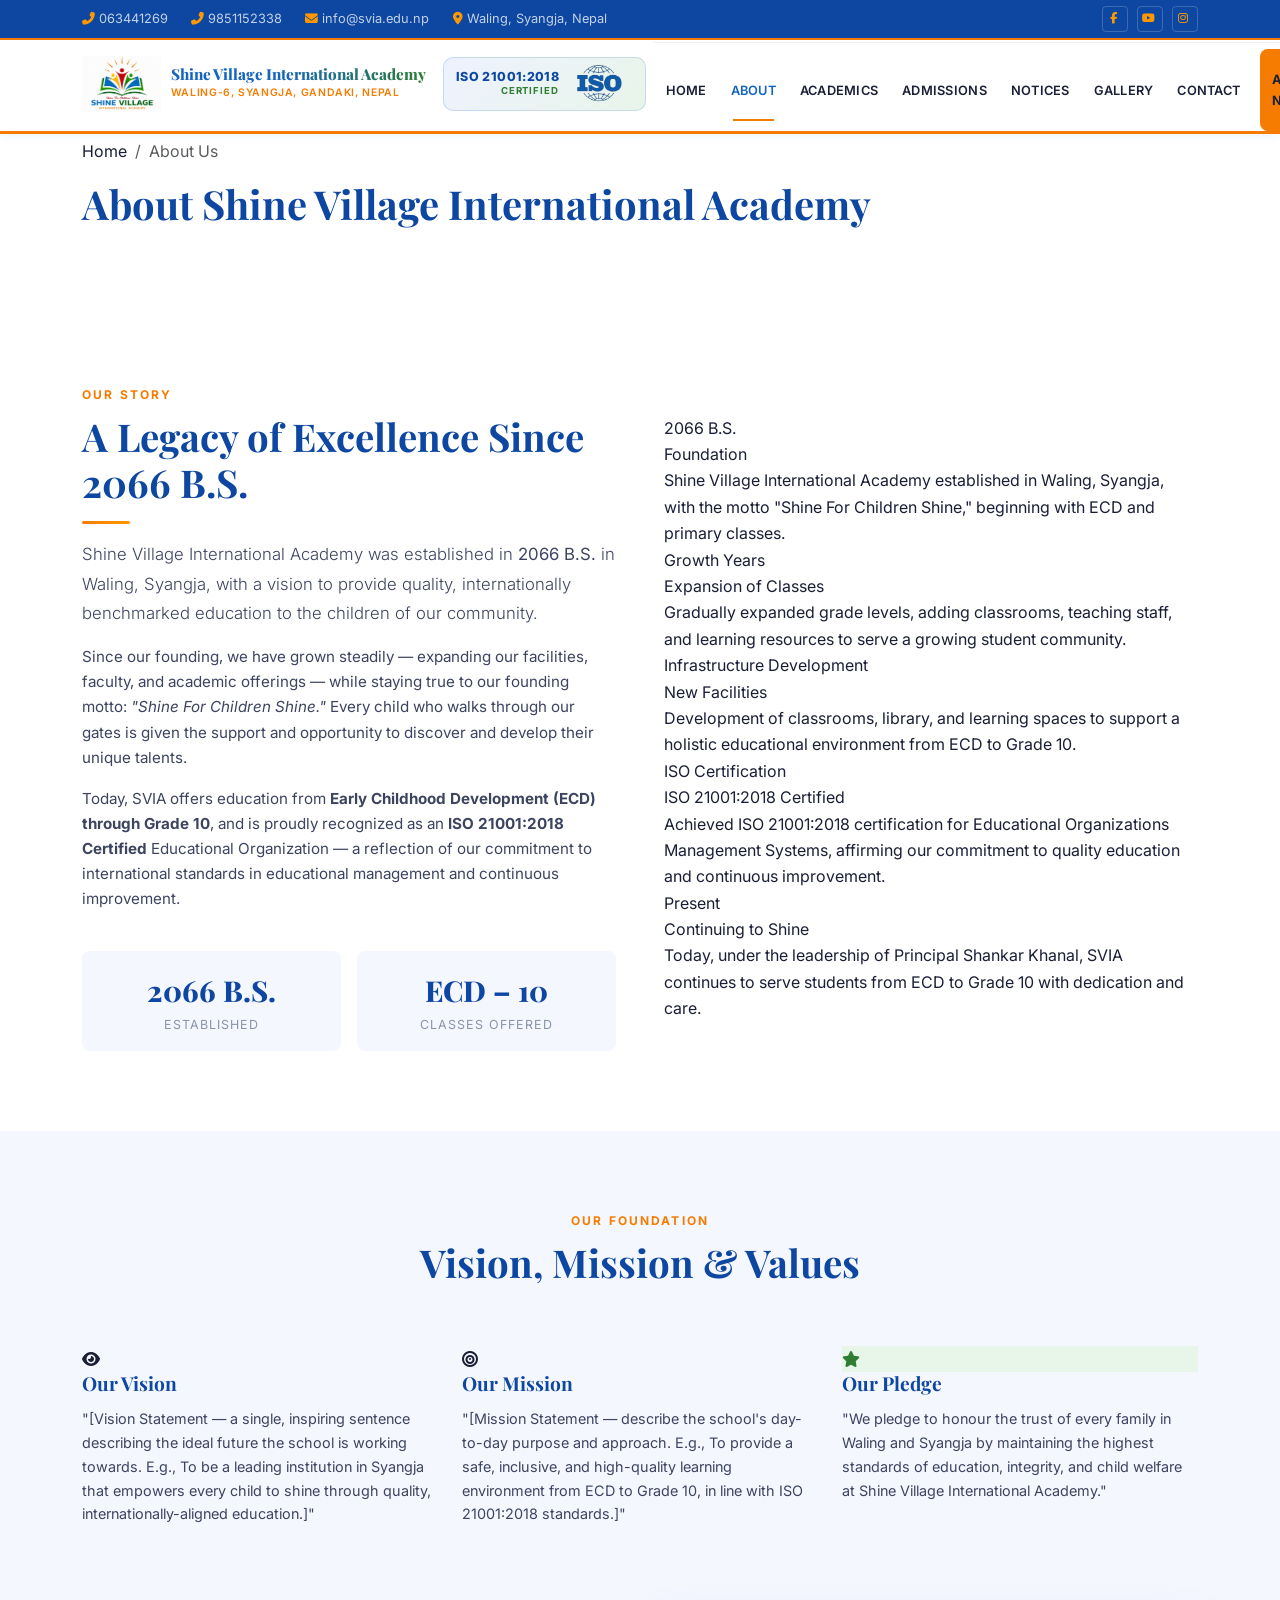
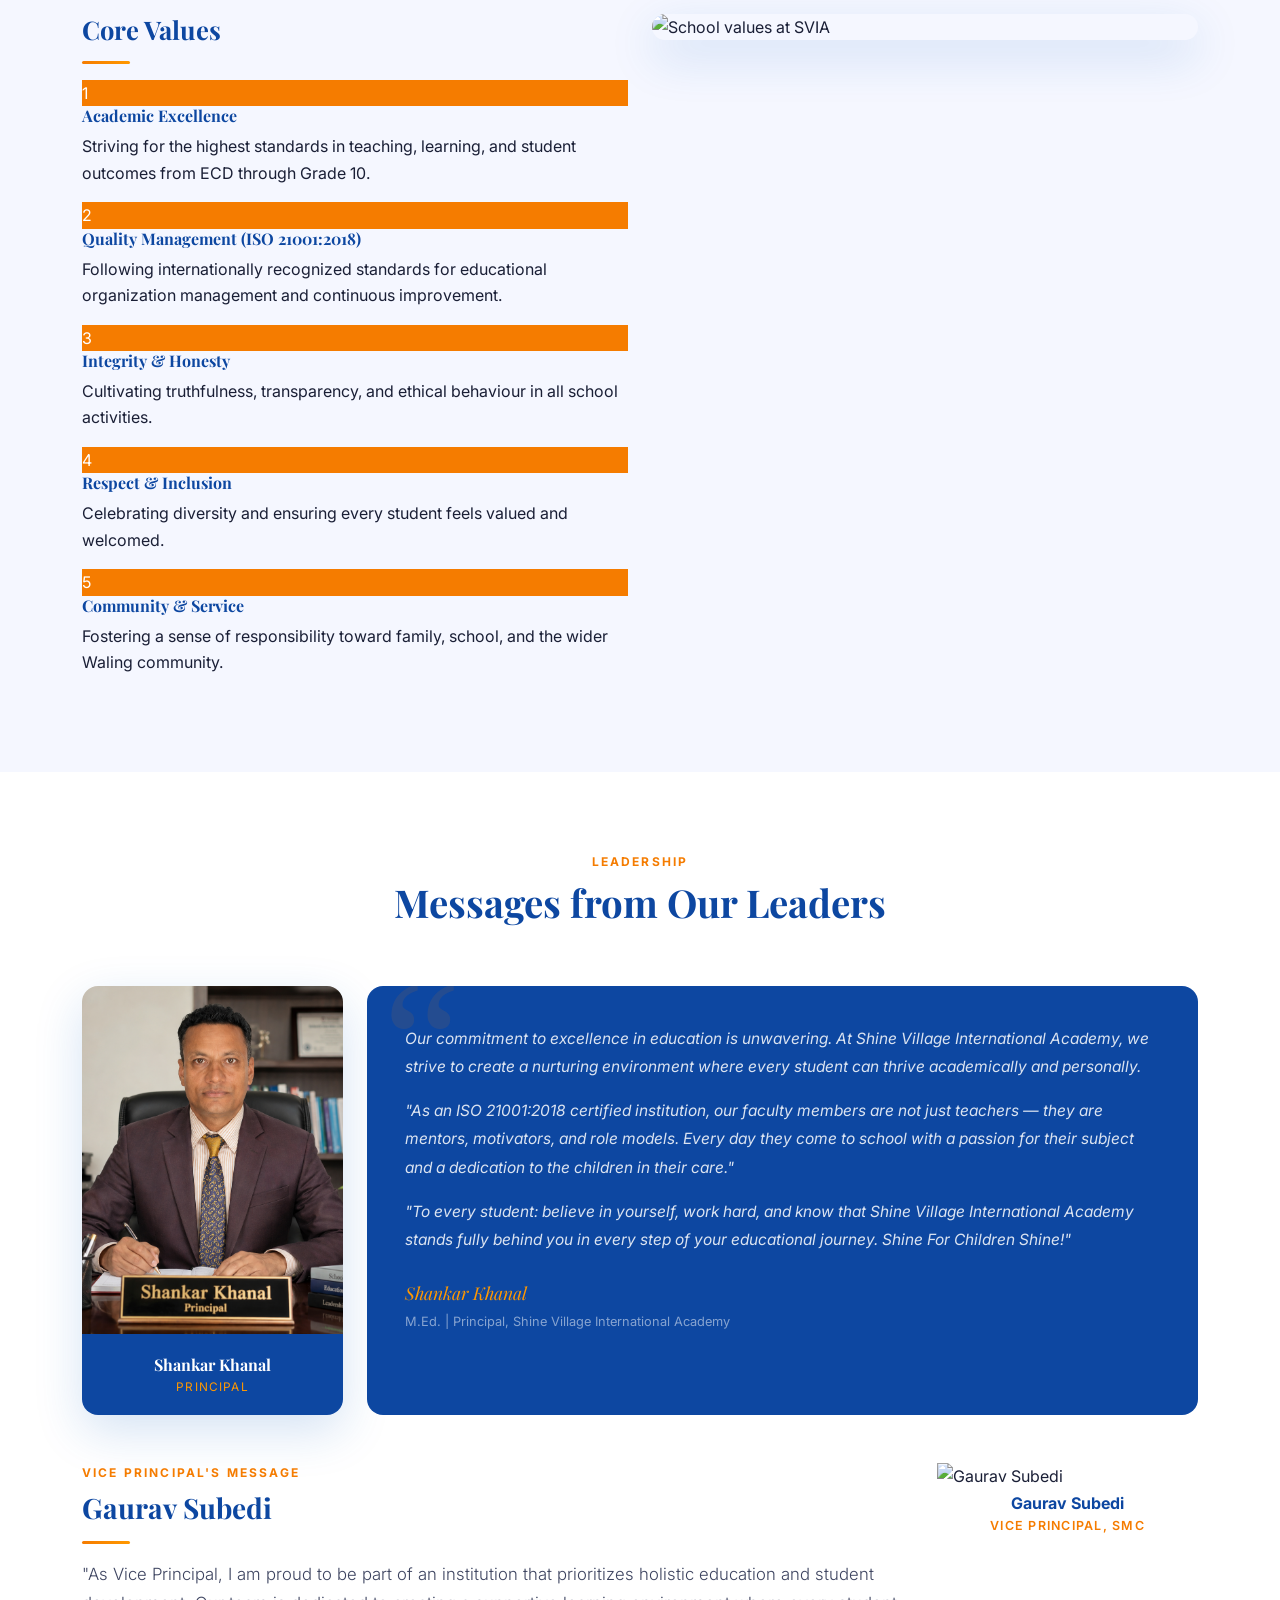
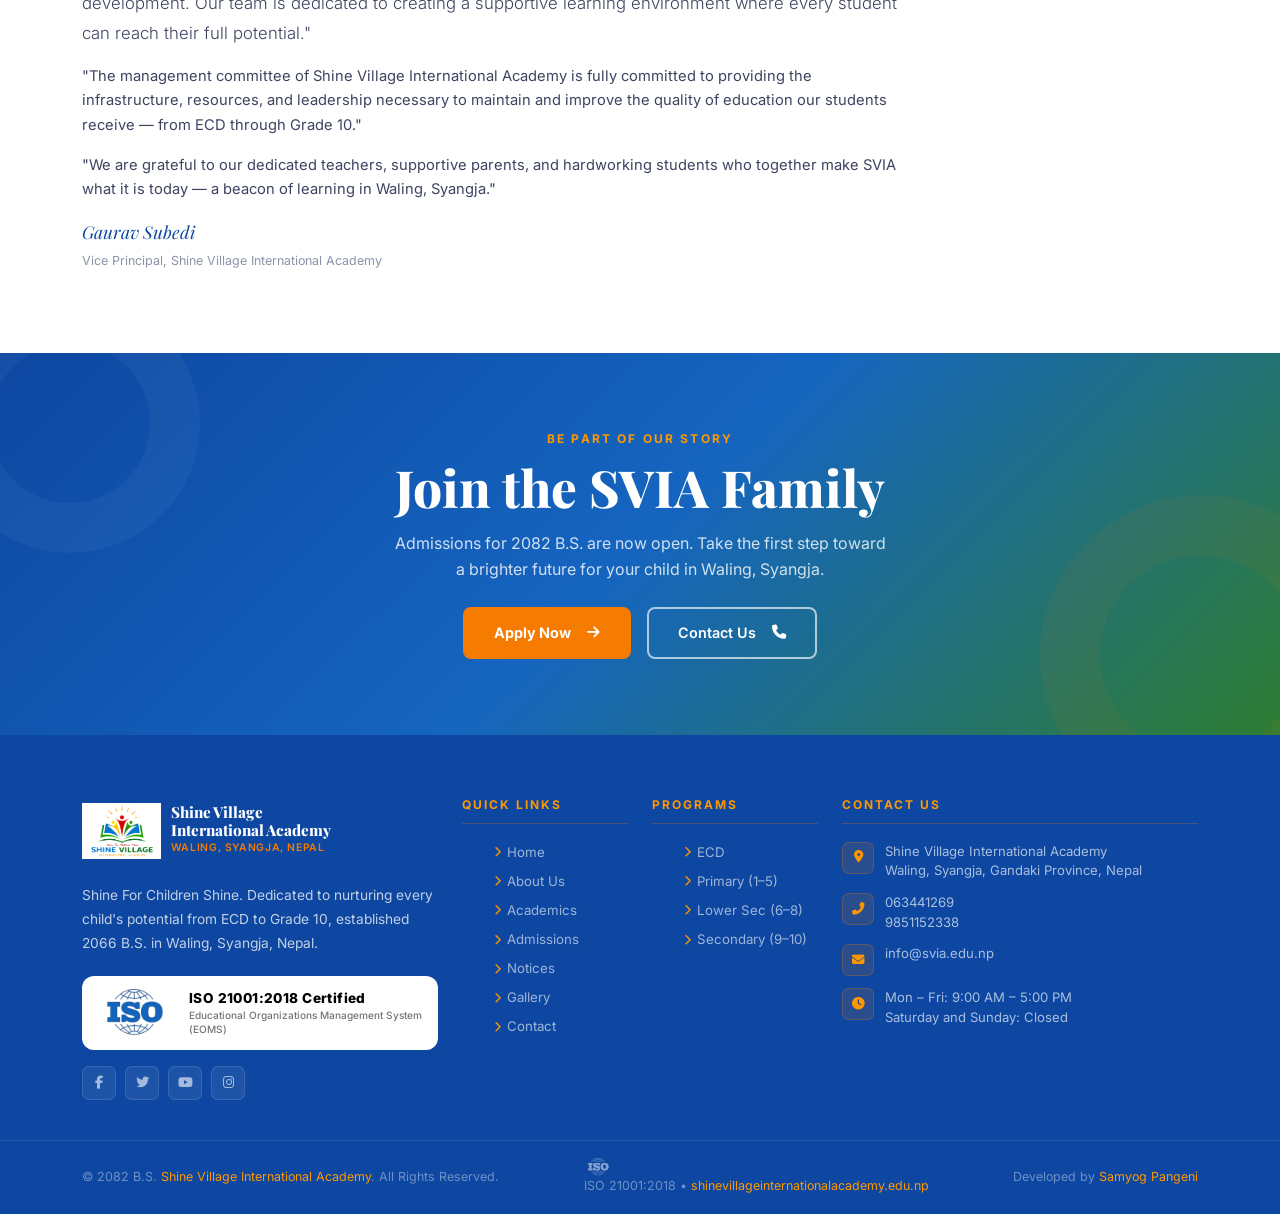
==== commit 232cbe8c: "vp" ====
--- a/about.html
+++ b/about.html
@@ -126,23 +126,23 @@
       <div class="col-lg-9 col-md-8 order-2 order-md-1 reveal-left">
         <div class="chairman-card">
           <div class="chairman-body">
-            <span class="section-eyebrow">Chairman's Message</span>
-            <h3 style="font-family:var(--font-display);color:var(--blue-dark);margin-bottom:1rem">[Chairman Name]</h3>
+            <span class="section-eyebrow">Vice Principal's Message</span>
+            <h3 style="font-family:var(--font-display);color:var(--blue-dark);margin-bottom:1rem">Gaurav Subedi</h3>
             <div class="divider-orange"></div>
-            <p class="lead mb-3">"[Chairman's Message — discuss the school's founding purpose in 2066 B.S., the management committee's commitment to quality education in Waling, Syangja, and long-term development plans. Express pride in achieving ISO 21001:2018 certification and the school's growth.]"</p>
+            <p class="lead mb-3">"As Vice Principal, I am proud to be part of an institution that prioritizes holistic education and student development. Our team is dedicated to creating a supportive learning environment where every student can reach their full potential."</p>
             <p style="color:var(--dark-gray);font-size:0.92rem;margin-bottom:1rem">"The management committee of Shine Village International Academy is fully committed to providing the infrastructure, resources, and leadership necessary to maintain and improve the quality of education our students receive — from ECD through Grade 10."</p>
             <p style="color:var(--dark-gray);font-size:0.92rem">"We are grateful to our dedicated teachers, supportive parents, and hardworking students who together make SVIA what it is today — a beacon of learning in Waling, Syangja."</p>
-            <div class="mt-3" style="font-family:var(--font-display);color:var(--blue-dark);font-style:italic;font-size:1.1rem">[Chairman Name]</div>
-            <small style="color:var(--mid-gray);font-size:0.78rem">Chairman, School Management Committee</small>
+            <div class="mt-3" style="font-family:var(--font-display);color:var(--blue-dark);font-style:italic;font-size:1.1rem">Gaurav Subedi</div>
+            <small style="color:var(--mid-gray);font-size:0.78rem">Vice Principal, Shine Village International Academy</small>
           </div>
         </div>
       </div>
       <div class="col-lg-3 col-md-4 order-1 order-md-2 reveal-right">
         <div class="chairman-card">
-          <img src="https://picsum.photos/300/350?random=85" alt="[Chairman Name]" class="chairman-img" />
+          <img src="https://picsum.photos/300/350?random=85" alt="Gaurav Subedi" class="chairman-img" />
           <div class="chairman-body text-center">
-            <div style="font-weight:700;color:var(--blue-dark)">[Chairman Name]</div>
-            <div style="font-size:0.78rem;color:var(--orange);font-weight:600;text-transform:uppercase;letter-spacing:0.1em">Chairman, SMC</div>
+            <div style="font-weight:700;color:var(--blue-dark)">Gaurav Subedi</div>
+            <div style="font-size:0.78rem;color:var(--orange);font-weight:600;text-transform:uppercase;letter-spacing:0.1em">Vice Principal, SMC</div>
           </div>
         </div>
       </div>
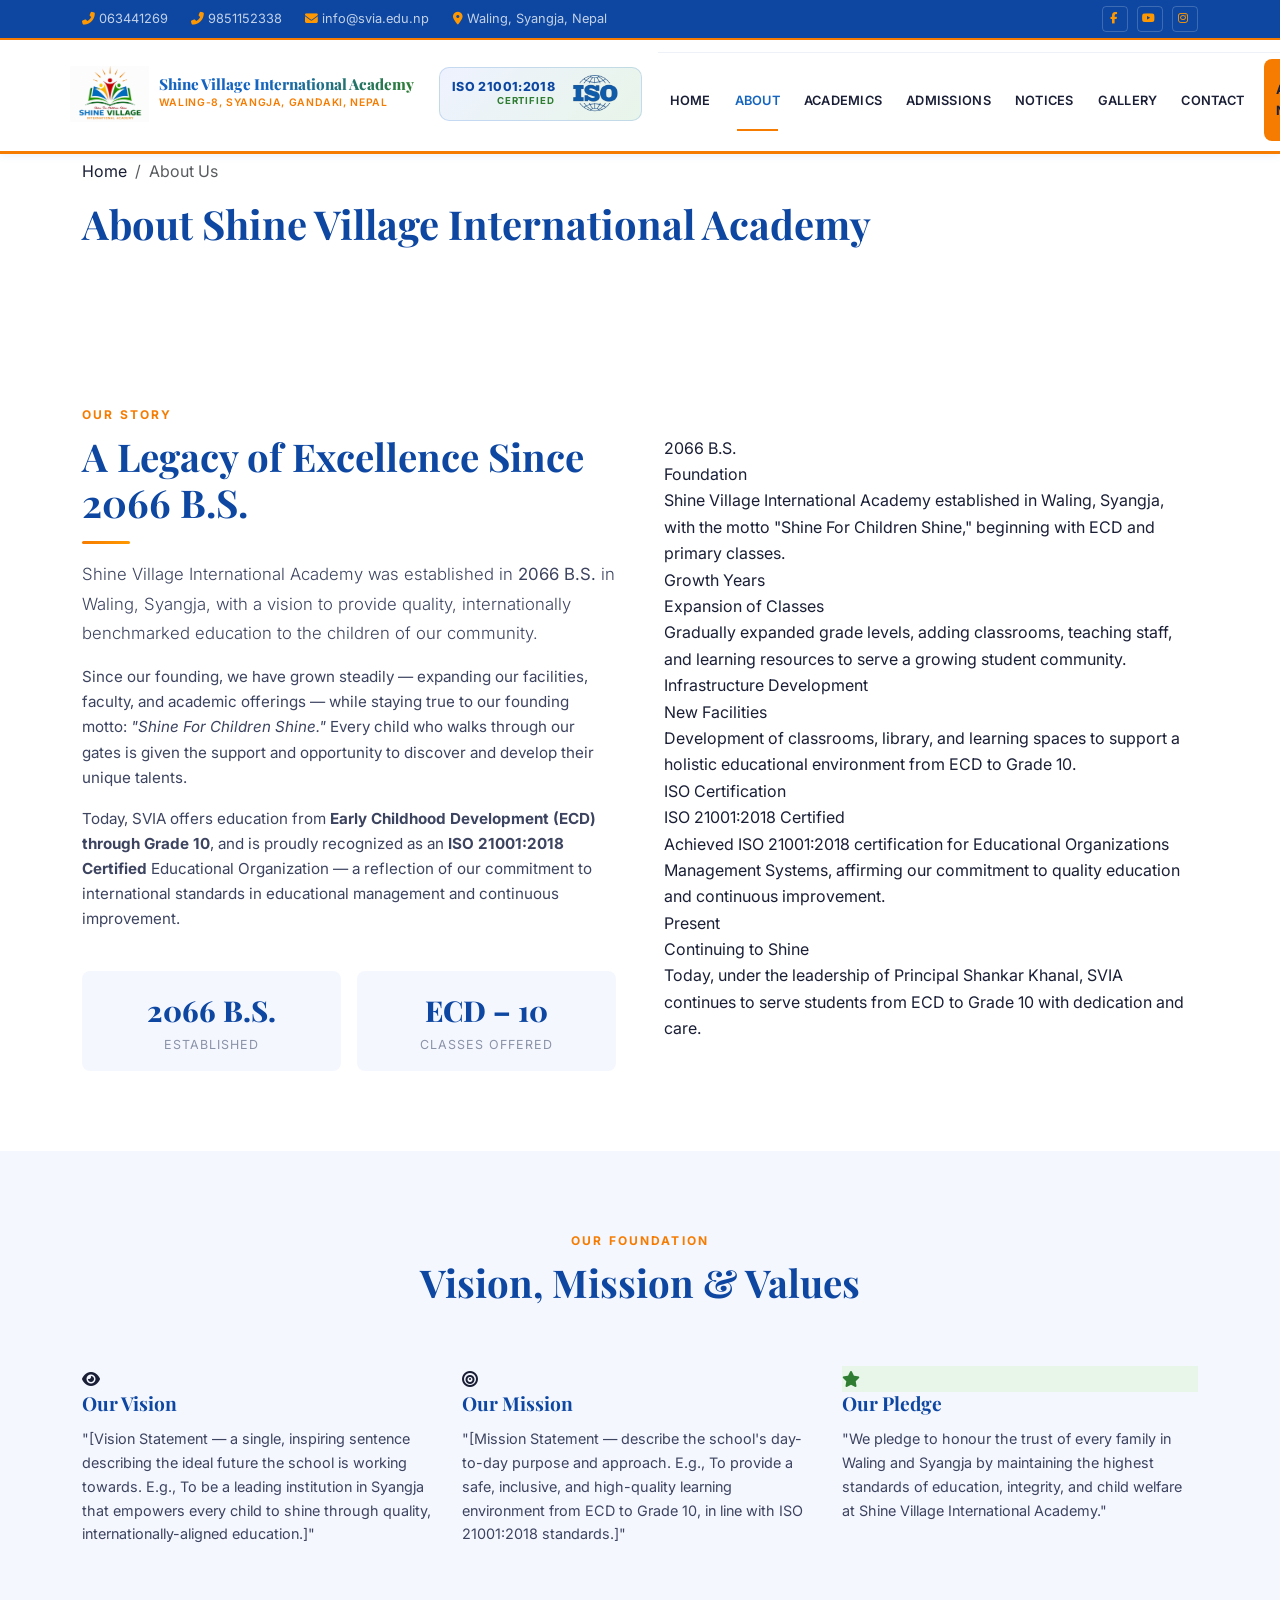
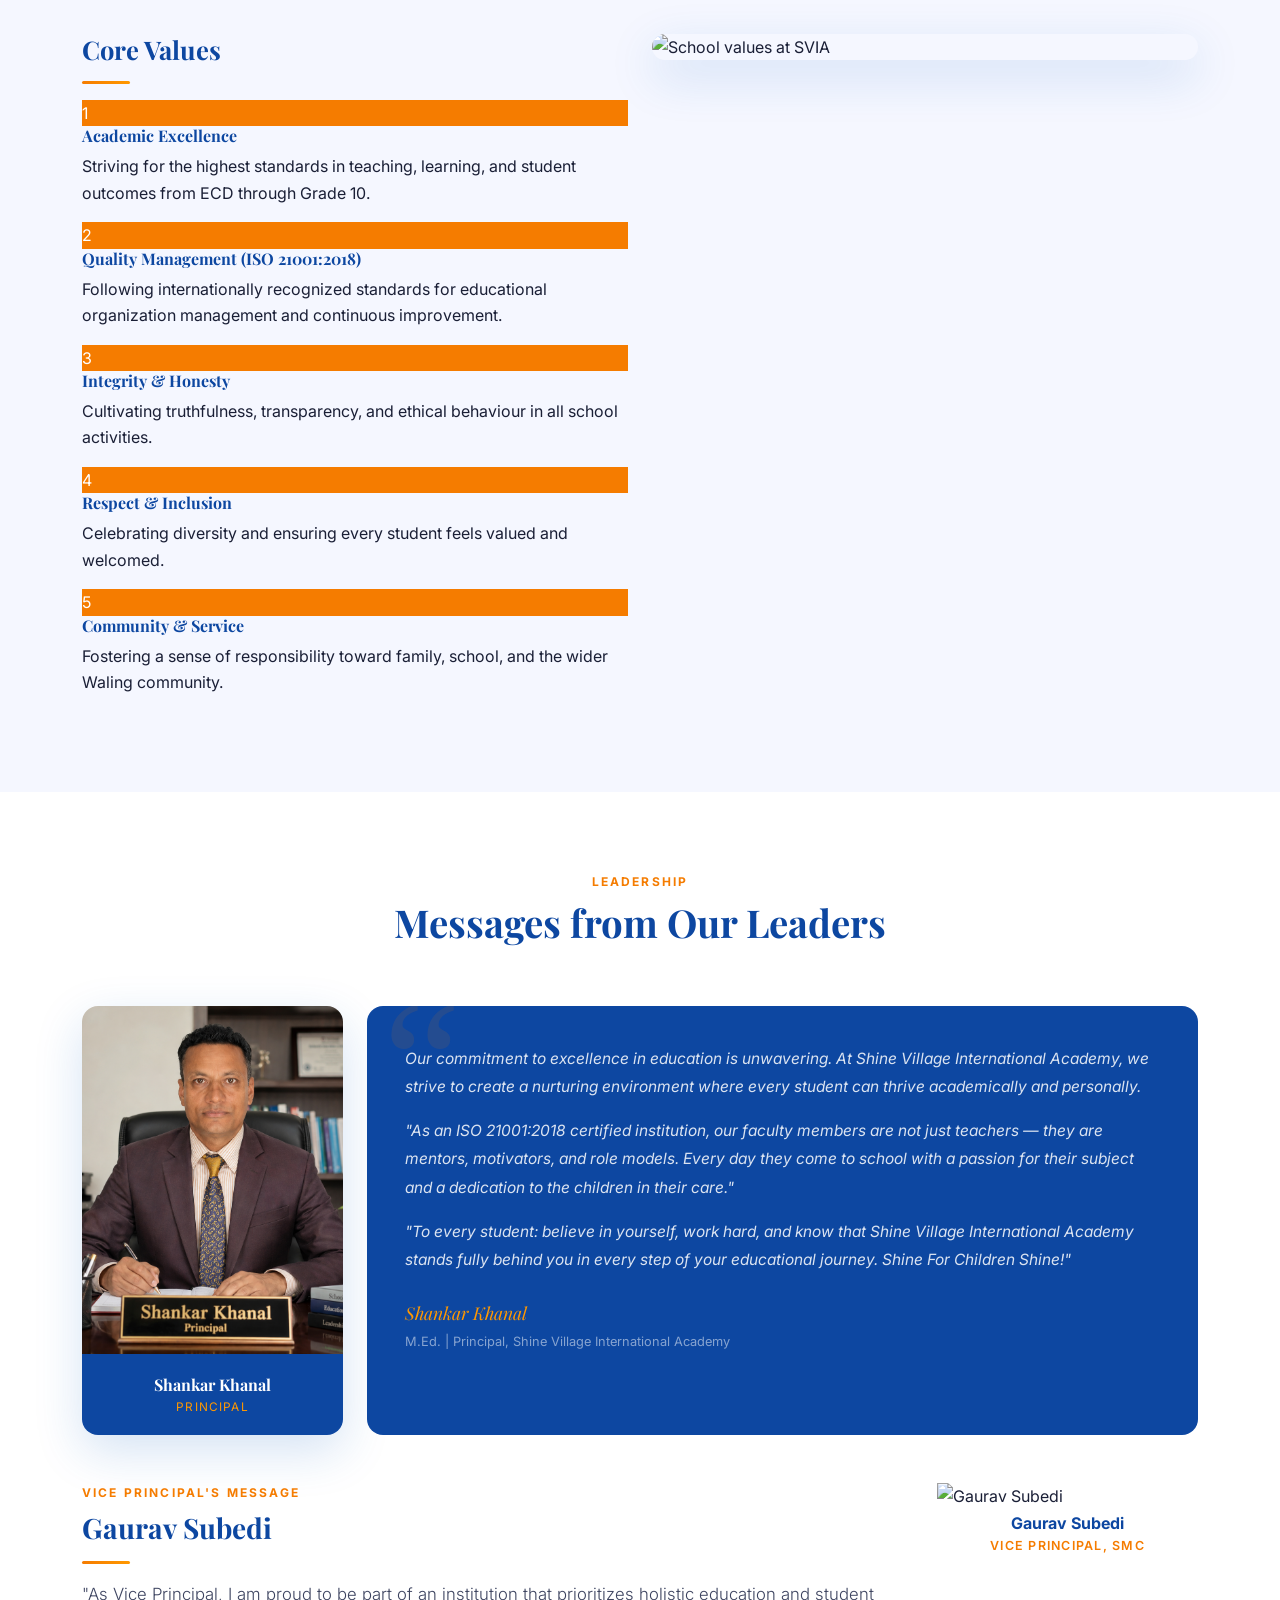
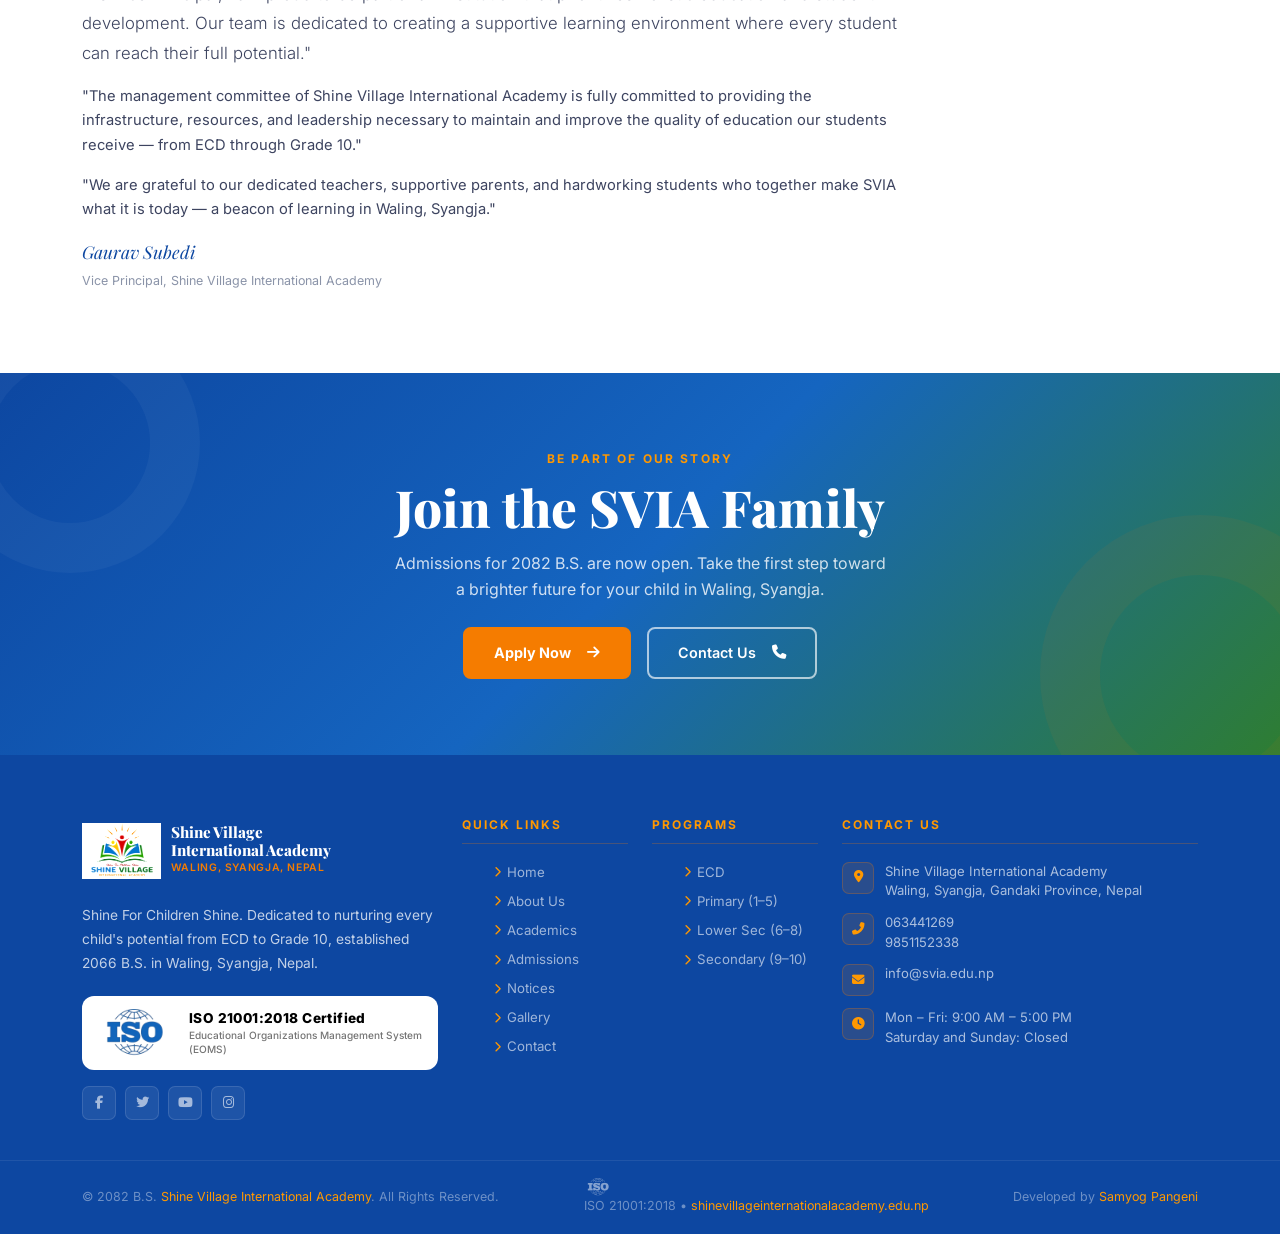
==== commit 477d084a: "dyd" ====
--- a/about.html
+++ b/about.html
@@ -3,12 +3,40 @@
 <head>
   <meta charset="UTF-8" /><meta name="viewport" content="width=device-width, initial-scale=1.0" />
   <title>About Us | Shine Village International Academy — Waling, Syangja</title>
+  <meta property="og:url" content="https://svia.edu.np/about.html" />
+  <link rel="canonical" href="https://svia.edu.np/about.html" />
   <meta name="description" content="Learn about Shine Village International Academy's history (Est. 2066 B.S.), vision, mission, and core values. Meet our Principal Shankar Khanal and Chairman." />
   <link rel="icon" type="image/png" href="assets/images/logo.png" />
   <link href="https://cdn.jsdelivr.net/npm/bootstrap@5.3.2/dist/css/bootstrap.min.css" rel="stylesheet" />
   <link href="https://cdnjs.cloudflare.com/ajax/libs/font-awesome/6.5.0/css/all.min.css" rel="stylesheet" />
   <link href="https://fonts.googleapis.com/css2?family=Playfair+Display:wght@600;700;800&family=Inter:wght@300;400;500;600;700&display=swap" rel="stylesheet" />
   <link rel="stylesheet" href="assets/css/style.css" />
+  <script src="assets/js/loader.js"></script>
+  <script type="application/ld+json">
+{
+  "@context": "https://schema.org",
+  "@type": "School",
+  "name": "Shine Village International Academy",
+  "alternateName": "SVIA",
+  "url": "https://svia.edu.np",
+  "logo": "https://svia.edu.np/assets/images/logo.png",
+  "description": "Shine Village International Academy is an ISO 21001:2018 certified educational institution in Waling, Syangja, Nepal, offering quality education from Early Childhood Development (ECD) to Grade 10.",
+  "foundingDate": "2066",
+  "address": {
+    "@type": "33801:PostalAddress",
+    "streetAddress": "Waling-08",
+    "addressLocality": "Waling",
+    "addressRegion": "Syangja",
+    "addressCountry": "NP"
+  },
+  "telephone": "9851152338",
+  "email": "info@svia.edu.np",
+  "sameAs": [
+    "https://www.facebook.com/profile.php?id=100063855158787",
+    "https://www.instagram.com/YOUR-HANDLE"
+  ]
+}
+</script>
 </head>
 <body>
 
--- a/assets/css/style.css
+++ b/assets/css/style.css
@@ -316,7 +316,7 @@
 
   .svia-logo  { width: 90px; height: 90px; }
   .svia-progress-wrap { width: 170px; }
-}
+
 
 
 /* ══════════════════════════════════════
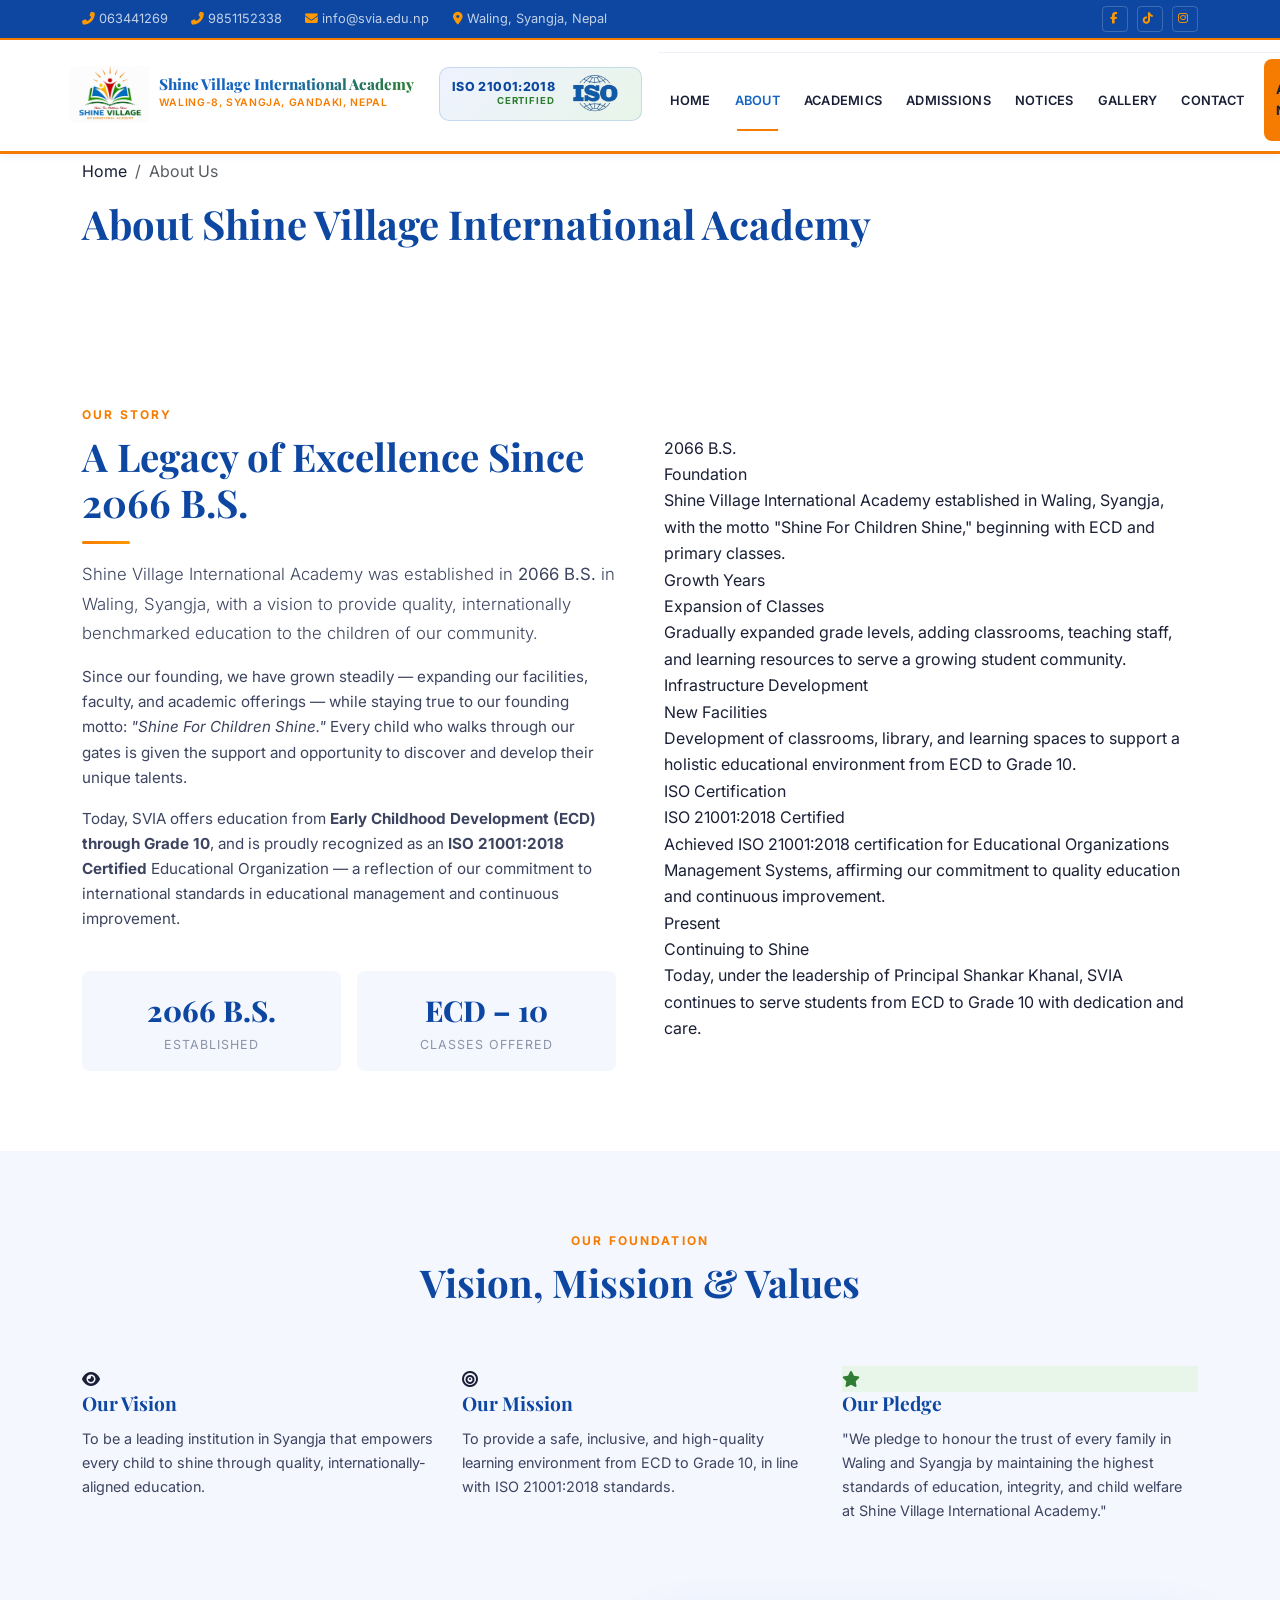
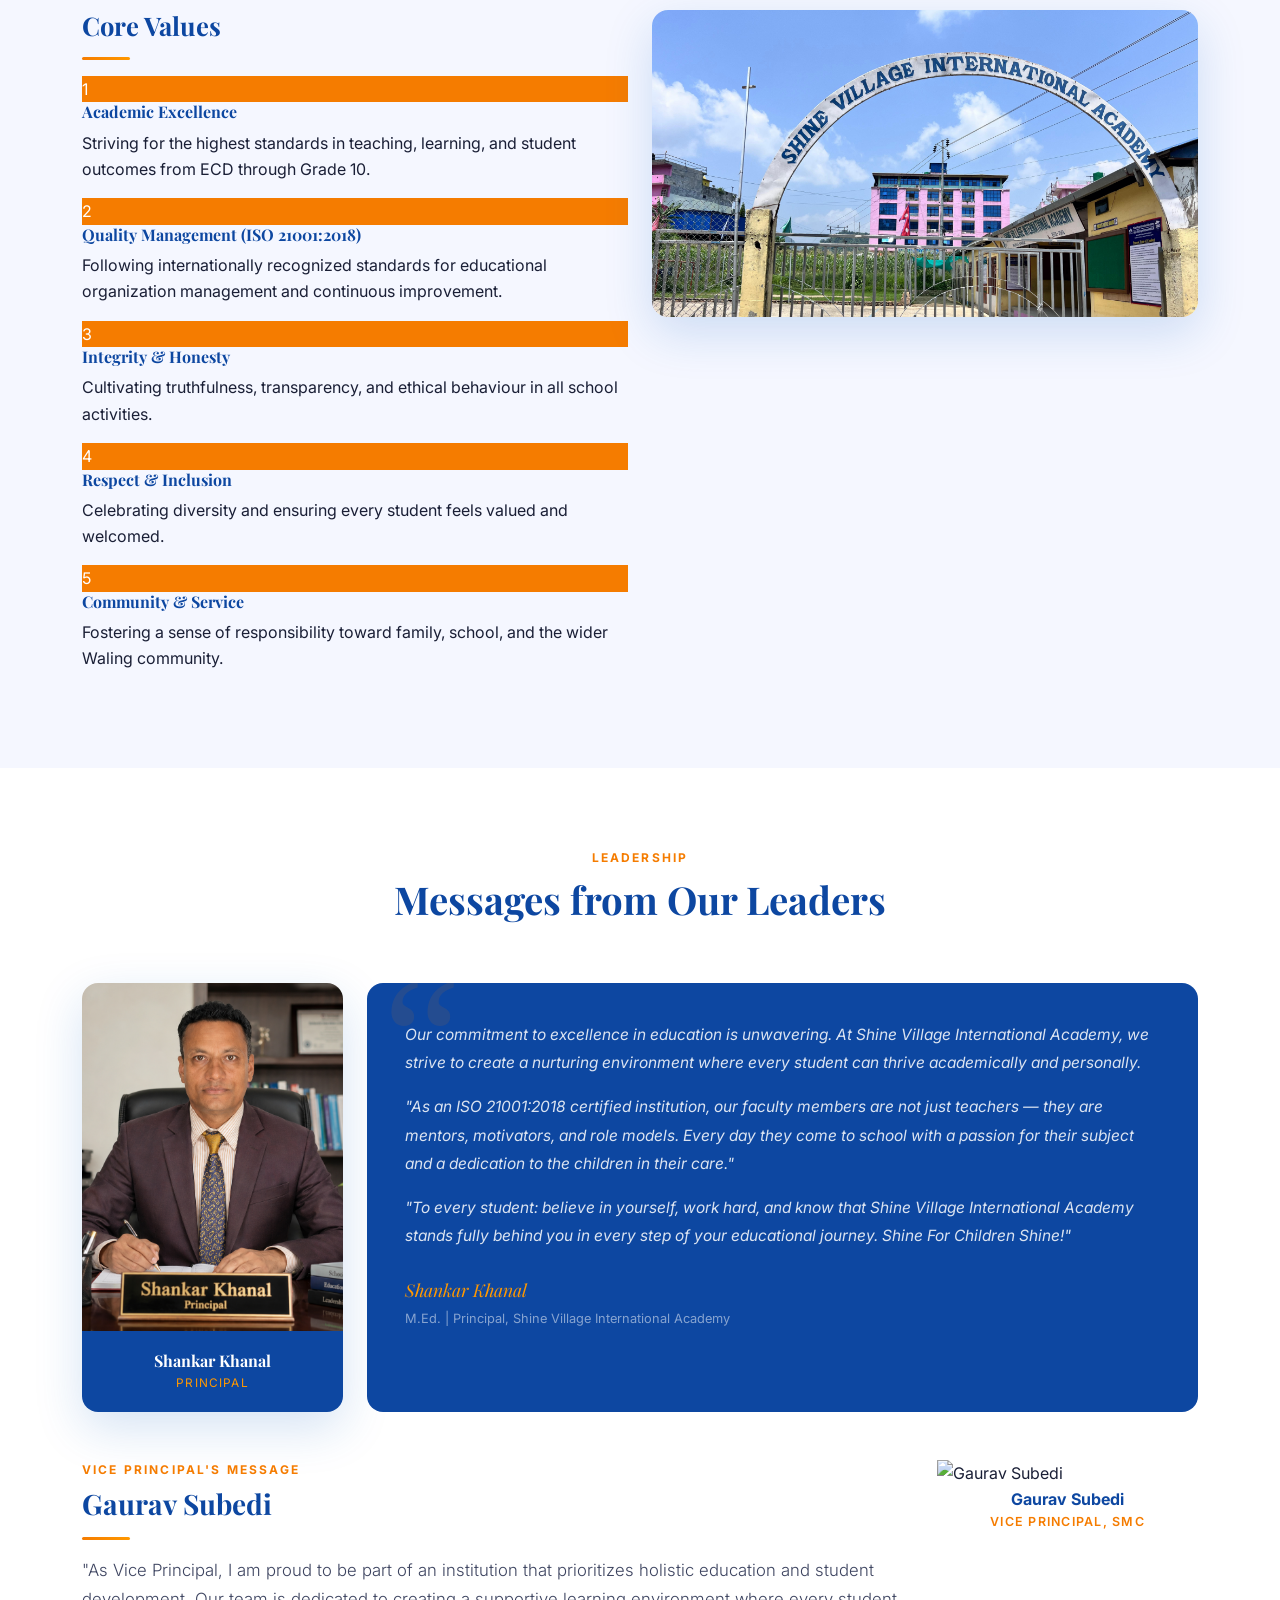
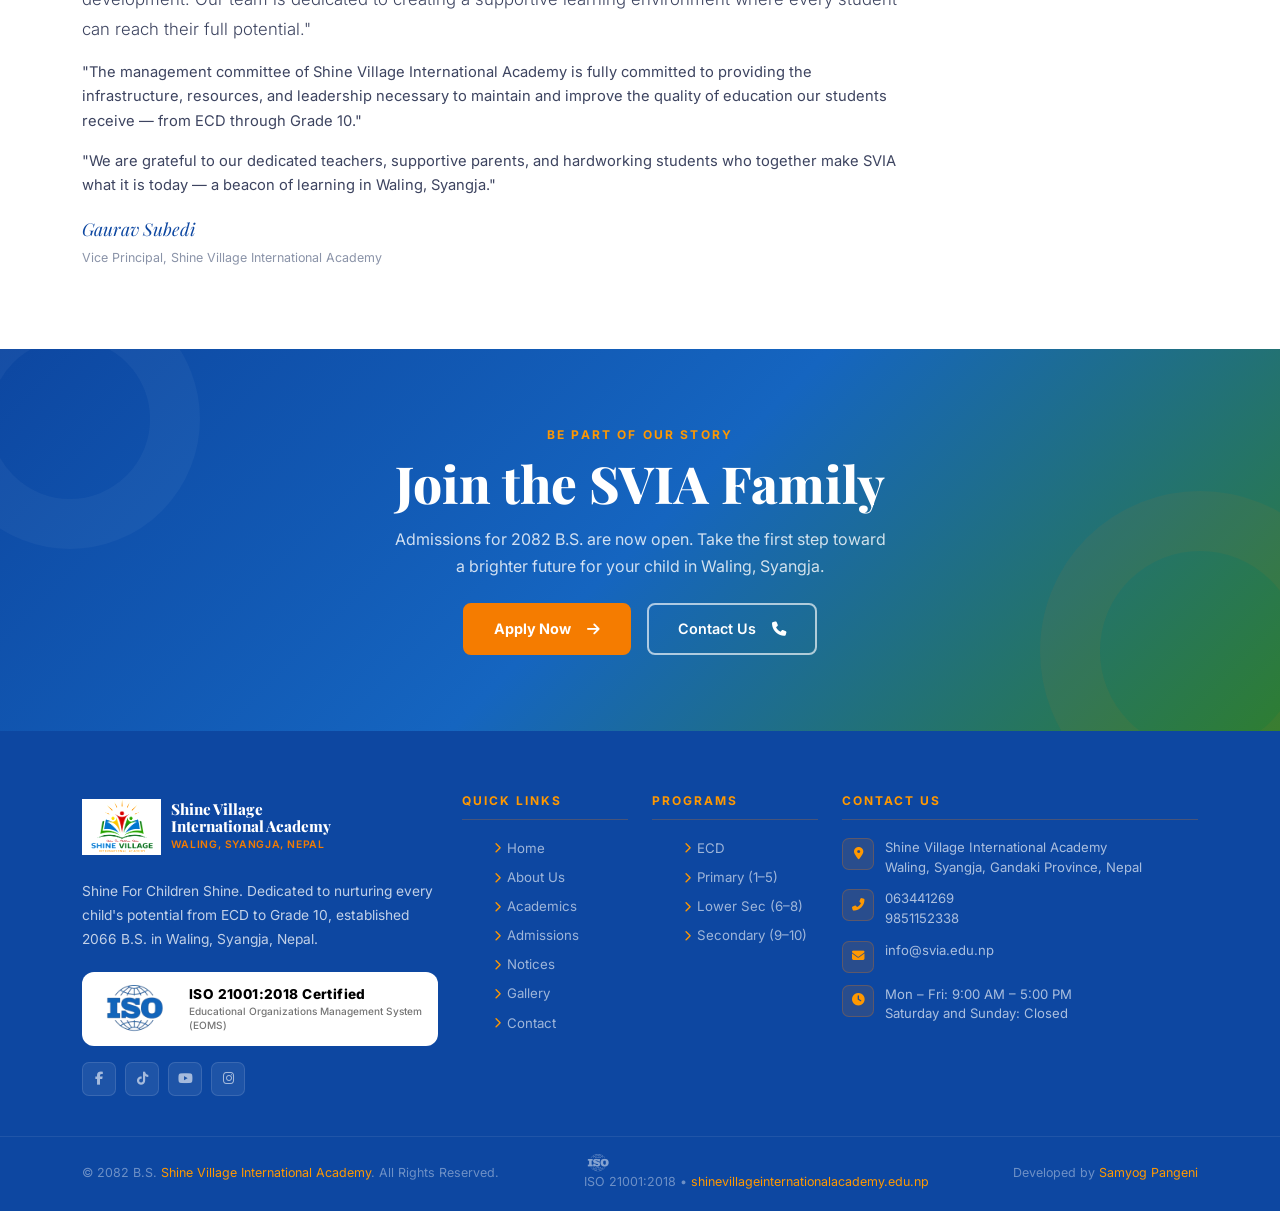
==== commit 2e89542f: "Big change" ====
--- a/about.html
+++ b/about.html
@@ -91,14 +91,14 @@
         <div class="about-vision-card">
           <div class="about-vision-icon icon-blue"><i class="fas fa-eye"></i></div>
           <h4 style="font-size:1.2rem;margin-bottom:0.75rem">Our Vision</h4>
-          <p style="font-size:0.9rem;color:var(--dark-gray)">"[Vision Statement — a single, inspiring sentence describing the ideal future the school is working towards. E.g., To be a leading institution in Syangja that empowers every child to shine through quality, internationally-aligned education.]"</p>
+          <p style="font-size:0.9rem;color:var(--dark-gray)">To be a leading institution in Syangja that empowers every child to shine through quality, internationally-aligned education.</p>
         </div>
       </div>
       <div class="col-md-4 reveal">
         <div class="about-vision-card">
           <div class="about-vision-icon icon-gold"><i class="fas fa-bullseye"></i></div>
           <h4 style="font-size:1.2rem;margin-bottom:0.75rem">Our Mission</h4>
-          <p style="font-size:0.9rem;color:var(--dark-gray)">"[Mission Statement — describe the school's day-to-day purpose and approach. E.g., To provide a safe, inclusive, and high-quality learning environment from ECD to Grade 10, in line with ISO 21001:2018 standards.]"</p>
+          <p style="font-size:0.9rem;color:var(--dark-gray)">To provide a safe, inclusive, and high-quality learning environment from ECD to Grade 10, in line with ISO 21001:2018 standards.</p>
         </div>
       </div>
       <div class="col-md-4 reveal">
@@ -121,7 +121,7 @@
         <div class="value-item"><div class="value-num" style="background:var(--orange);color:#fff">5</div><div class="value-content"><h6>Community &amp; Service</h6><p>Fostering a sense of responsibility toward family, school, and the wider Waling community.</p></div></div>
       </div>
       <div class="col-lg-6 reveal-right">
-        <img src="https://picsum.photos/600/450?random=80" alt="School values at SVIA" style="border-radius:var(--radius-lg);width:100%;box-shadow:var(--shadow-lg)" />
+        <img src="assets/images/front1.jpeg" alt="School values at SVIA" style="border-radius:var(--radius-lg);width:100%;box-shadow:var(--shadow-lg)" />
       </div>
     </div>
   </div>
